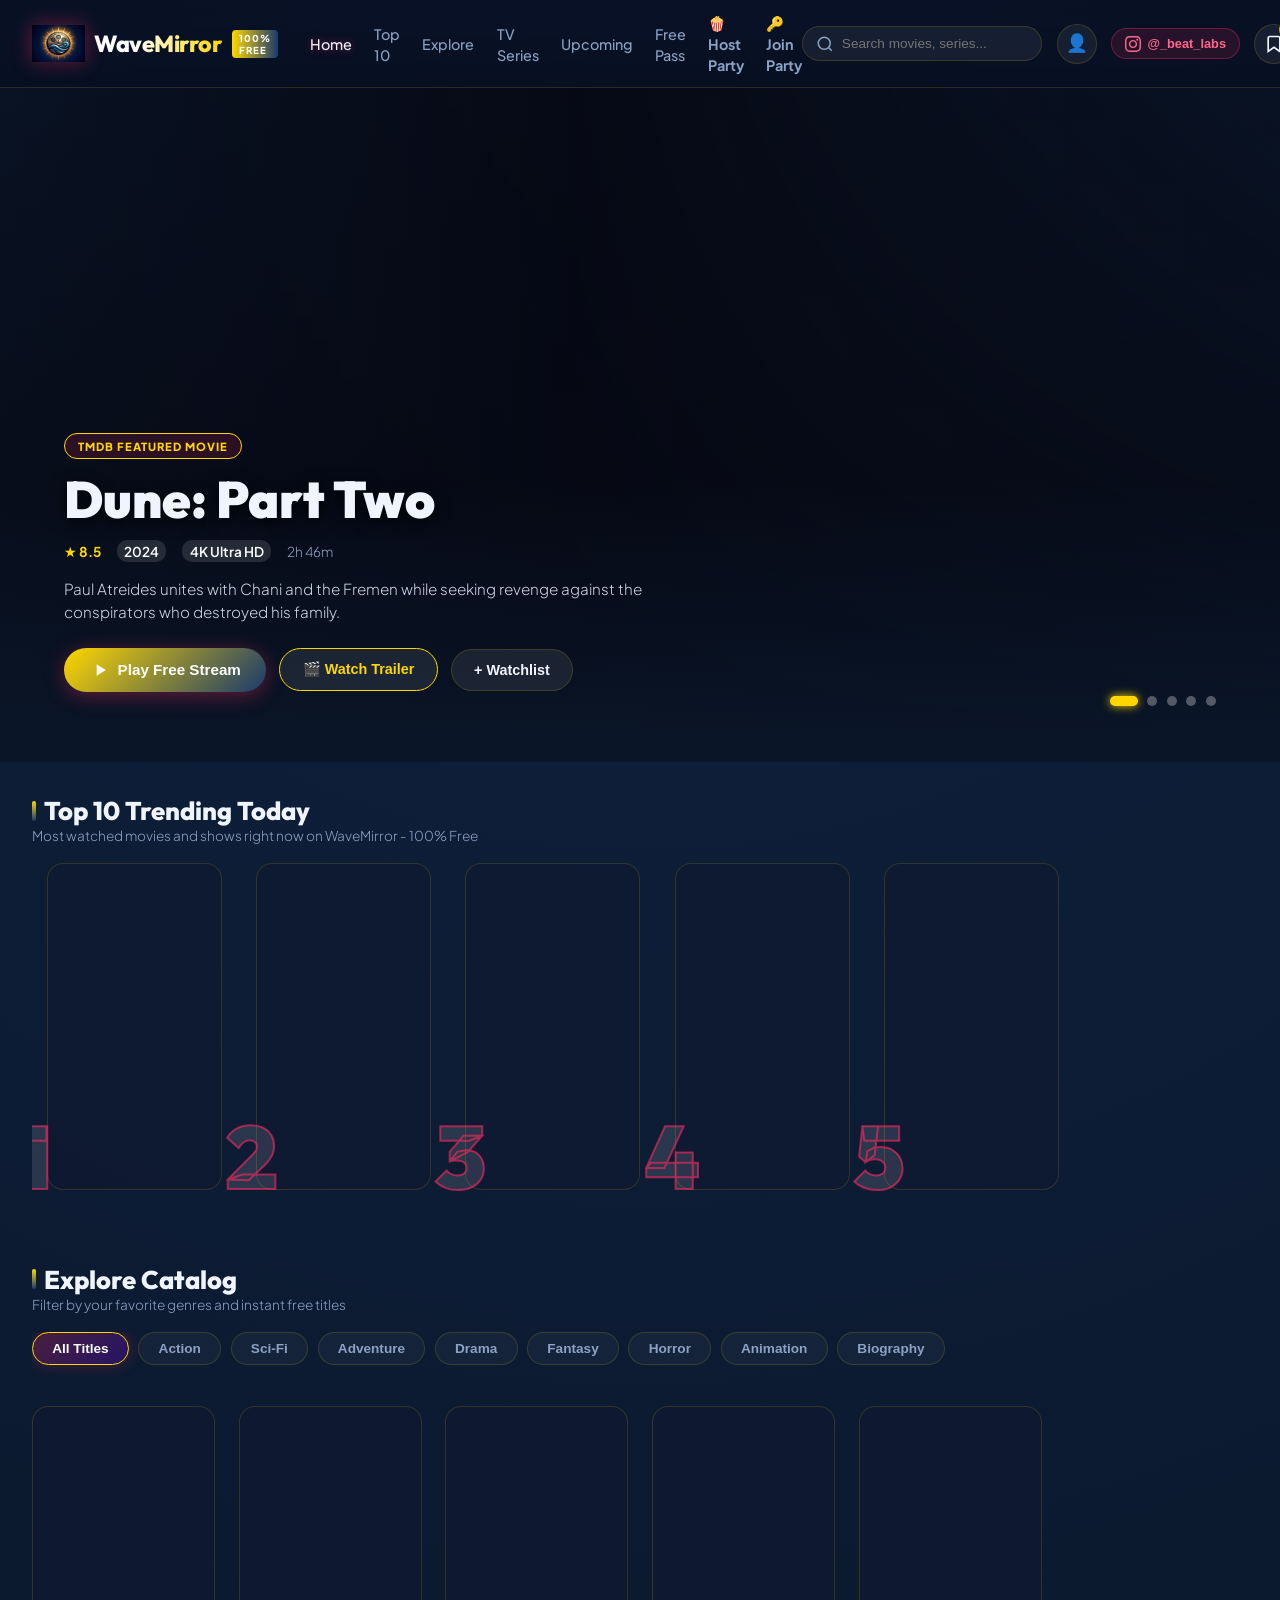
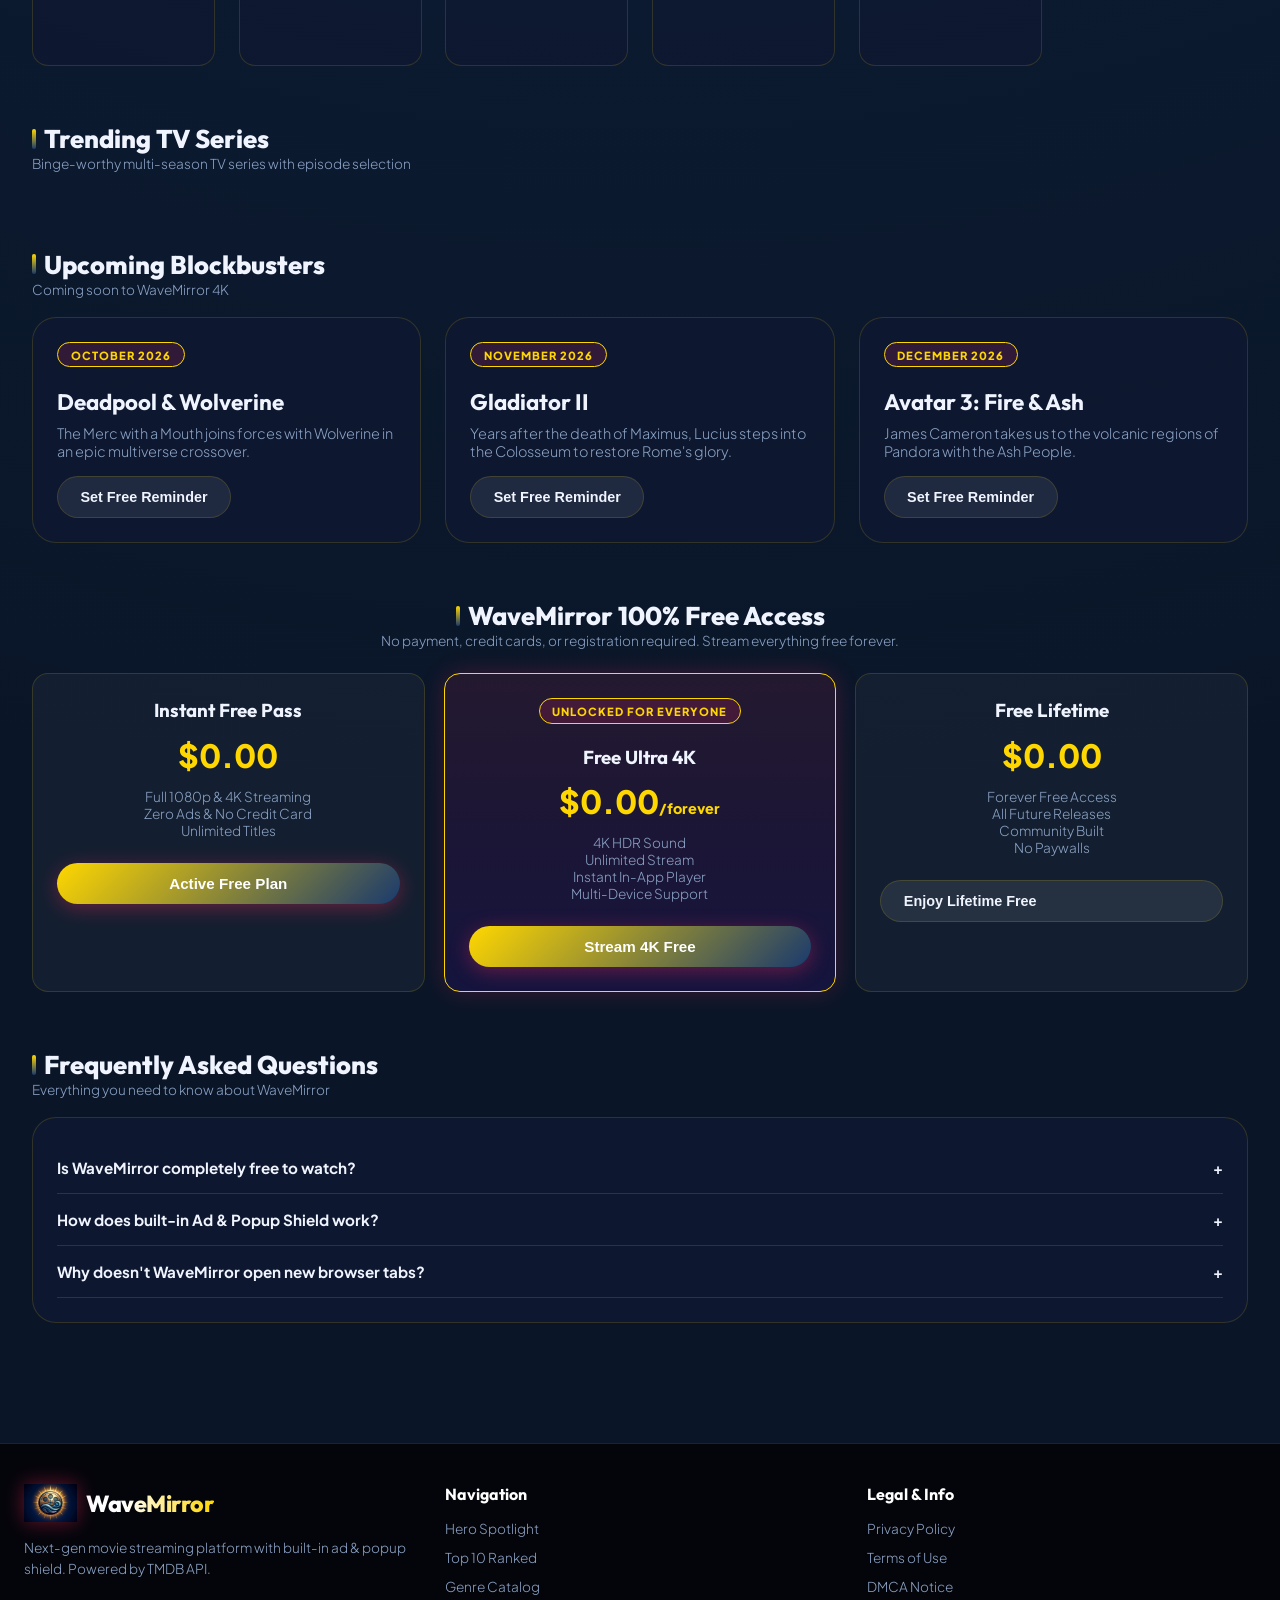
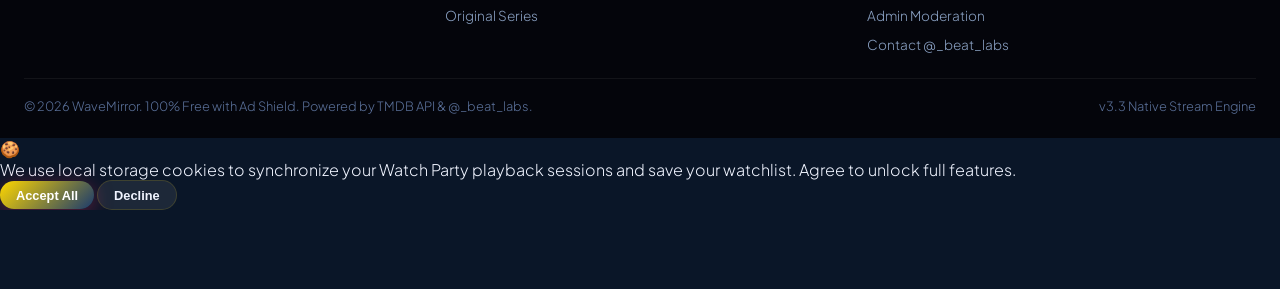
==== index.html @ 1576aad8 "added watch party and stuff" ====
<!DOCTYPE html>
<html lang="en">
<head>
    <meta charset="UTF-8">
    <meta name="viewport" content="width=device-width, initial-scale=1.0">
    <title>WaveMirror | Free Cinema & Series Streaming</title>
    <meta name="description" content="WaveMirror - Stream top trending movies, 4K HDR series, original blockbusters, and live trailers 100% free with built-in popup & ad shield. Powered by TMDB API.">
    <link rel="stylesheet" href="styles.css">
</head>
<body>
    <!-- Global Loader -->
    <div id="global-loader">
        <div class="loader-spinner"></div>
        <p style="font-size: 0.9rem; font-weight: 600; color: var(--primary-neon); letter-spacing: 1px;">LOADING WAVEMIRROR...</p>
    </div>

    <!-- Navigation Bar -->
    <header class="navbar" id="navbar">
        <div class="nav-left">
            <a class="brand-logo" onclick="scrollToSection('hero')">
                <img src="9dff5f12-e1c4-4575-81f4-5184844ca983.png" alt="WaveMirror Logo" class="brand-logo-img">
                <span class="brand-title">WaveMirror</span>
                <span class="brand-badge">100% FREE</span>
            </a>
            <ul class="nav-links">
                <li><a class="nav-link active" onclick="scrollToSection('hero')">Home</a></li>
                <li><a class="nav-link" onclick="scrollToSection('trending')">Top 10</a></li>
                <li><a class="nav-link" onclick="scrollToSection('explore')">Explore</a></li>
                <li><a class="nav-link" onclick="scrollToSection('series')">TV Series</a></li>
                <li><a class="nav-link" onclick="scrollToSection('upcoming')">Upcoming</a></li>
                <li><a class="nav-link" onclick="scrollToSection('free-pass')">Free Pass</a></li>
                <li><a class="nav-link" style="color: var(--primary-gold || #FFD700); font-weight: 700; cursor: pointer;" onclick="showWatchPartyCreateUI()">🍿 Host Party</a></li>
                <li><a class="nav-link" style="color: var(--primary-gold || #FFD700); font-weight: 700; cursor: pointer;" onclick="openJoinPartyModal()">🔑 Join Party</a></li>
            </ul>
        </div>

        <div class="nav-right">
            <!-- In-App Predictive Search Bar -->
            <div class="search-wrapper">
                <svg class="search-icon" width="18" height="18" viewBox="0 0 24 24" fill="none" stroke="currentColor" stroke-width="2"><circle cx="11" cy="11" r="8"/><line x1="21" y1="21" x2="16.65" y2="16.65"/></svg>
                <input type="text" id="searchInput" class="search-input" placeholder="Search movies, series..." onkeyup="handleSearch(event)">
            </div>

            <!-- Profile Edit button -->
            <button class="btn-icon" onclick="openProfileModal()" title="Edit My Watch Party Profile" style="color: var(--primary-gold || #FFD700); font-size: 1.1rem; cursor: pointer;">
                👤
            </button>

            <!-- In-App Instagram Profile Modal Toggle -->
            <button class="social-pill" onclick="openSocialModal()">
                <svg width="16" height="16" viewBox="0 0 24 24" fill="currentColor"><path d="M12 2.163c3.204 0 3.584.012 4.85.07 3.252.148 4.771 1.691 4.919 4.919.058 1.265.069 1.645.069 4.849 0 3.205-.012 3.584-.069 4.849-.149 3.225-1.664 4.771-4.919 4.919-1.266.058-1.644.07-4.85.07-3.204 0-3.584-.012-4.849-.07-3.26-.149-4.771-1.699-4.919-4.92-.058-1.265-.07-1.644-.07-4.849 0-3.204.013-3.583.07-4.849.149-3.227 1.664-4.771 4.919-4.919 1.266-.057 1.645-.069 4.849-.069zm0-2.163c-3.259 0-3.667.014-4.947.072-4.358.2-6.78 2.618-6.98 6.98-.059 1.281-.073 1.689-.073 4.948 0 3.259.014 3.668.072 4.948.2 4.358 2.618 6.78 6.98 6.98 1.281.058 1.689.072 4.948.072 3.259 0 3.668-.014 4.948-.072 4.354-.2 6.782-2.618 6.979-6.98.059-1.28.073-1.689.073-4.948 0-3.259-.014-3.667-.072-4.947-.196-4.354-2.617-6.78-6.979-6.98-1.281-.059-1.69-.073-4.949-.073zm0 5.838c-3.403 0-6.162 2.759-6.162 6.162s2.759 6.163 6.162 6.163 6.162-2.759 6.162-6.163c0-3.403-2.759-6.162-6.162-6.162zm0 10.162c-2.209 0-4-1.79-4-4 0-2.209 1.791-4 4-4s4 1.791 4 4c0 2.21-1.791 4-4 4zm6.406-11.845c-.796 0-1.441.645-1.441 1.44s.645 1.44 1.441 1.44c.795 0 1.439-.645 1.439-1.44s-.644-1.44-1.439-1.44z"/></svg>
                <span>@_beat_labs</span>
            </button>

            <!-- Watchlist Drawer Button -->
            <button class="btn-icon" onclick="toggleWatchlistDrawer()" title="Saved Watchlist">
                <svg width="20" height="20" viewBox="0 0 24 24" fill="none" stroke="currentColor" stroke-width="2"><path d="M19 21l-7-5-7 5V5a2 2 0 0 1 2-2h10a2 2 0 0 1 2 2z"/></svg>
                <span class="badge-count" id="watchlistCount">0</span>
            </button>

            <!-- System Settings Button -->
            <button class="btn-icon" onclick="openAppSettingsModal()" title="System Settings" style="cursor: pointer; color: var(--text-muted);">
                ⚙️
            </button>
        </div>
    </header>

    <!-- Main Content Body -->
    <main>
        <div id="homeView">
            <!-- Hero Spotlight Slider Section -->
            <section class="hero-section" id="hero">
                <div class="hero-slider" id="heroSlider">
                    <!-- Dynamic Hero Slides Injected Here -->
                </div>
                <div class="hero-controls" id="heroDots">
                    <!-- Dots injected via JS -->
                </div>
            </section>

            <div class="main-container">
                <!-- Top 10 Trending Rail Section -->
                <section style="margin-bottom: 3.5rem;" id="trending">
                    <div class="section-header">
                        <div>
                            <h2 class="section-title">Top 10 Trending Today</h2>
                            <p class="section-subtitle">Most watched movies and shows right now on WaveMirror - 100% Free</p>
                        </div>
                    </div>
                    <div class="top10-grid" id="top10Grid">
                        <!-- Top 10 Cards Injected Here -->
                    </div>
                </section>

                <!-- Genre & Catalog Explorer Section -->
                <section id="explore" style="margin-bottom: 3.5rem;">
                    <div class="section-header">
                        <div>
                            <h2 class="section-title" id="exploreHeaderTitle">Explore Catalog</h2>
                            <p class="section-subtitle">Filter by your favorite genres and instant free titles</p>
                        </div>
                    </div>

                    <!-- Genre Filter Chips -->
                    <div class="genre-bar" id="genreChips">
                        <button class="genre-chip active" onclick="filterGenre('All')">All Titles</button>
                        <button class="genre-chip" onclick="filterGenre('Action')">Action</button>
                        <button class="genre-chip" onclick="filterGenre('Sci-Fi')">Sci-Fi</button>
                        <button class="genre-chip" onclick="filterGenre('Adventure')">Adventure</button>
                        <button class="genre-chip" onclick="filterGenre('Drama')">Drama</button>
                        <button class="genre-chip" onclick="filterGenre('Fantasy')">Fantasy</button>
                        <button class="genre-chip" onclick="filterGenre('Horror')">Horror</button>
                        <button class="genre-chip" onclick="filterGenre('Animation')">Animation</button>
                        <button class="genre-chip" onclick="filterGenre('Biography')">Biography</button>
                    </div>

                    <!-- Movie Grid Container -->
                    <div class="movie-grid" id="movieGrid">
                        <!-- Movie Cards Injected Here -->
                    </div>
                </section>

                <!-- TV Shows & Series Section -->
                <section id="series" style="margin-bottom: 3.5rem;">
                    <div class="section-header">
                        <div>
                            <h2 class="section-title">Trending TV Series</h2>
                            <p class="section-subtitle">Binge-worthy multi-season TV series with episode selection</p>
                        </div>
                    </div>
                    <div class="movie-grid" id="seriesGrid">
                        <!-- Series Cards Injected Here -->
                    </div>
                </section>

                <!-- Upcoming Release Calendar Section -->
                <section id="upcoming" style="margin-bottom: 3.5rem;">
                    <div class="section-header">
                        <div>
                            <h2 class="section-title">Upcoming Blockbusters</h2>
                            <p class="section-subtitle">Coming soon to WaveMirror 4K</p>
                        </div>
                    </div>
                    <div class="info-section-grid">
                        <div class="glass-box">
                            <span class="hero-tag">OCTOBER 2026</span>
                            <h3 style="font-family: var(--font-heading); font-size: 1.4rem; margin: 0.5rem 0;">Deadpool & Wolverine</h3>
                            <p style="color: var(--text-muted); font-size: 0.9rem; margin-bottom: 1rem;">The Merc with a Mouth joins forces with Wolverine in an epic multiverse crossover.</p>
                            <button class="btn-secondary" onclick="showToast('Free Reminder set for Deadpool & Wolverine release!')">Set Free Reminder</button>
                        </div>
                        <div class="glass-box">
                            <span class="hero-tag">NOVEMBER 2026</span>
                            <h3 style="font-family: var(--font-heading); font-size: 1.4rem; margin: 0.5rem 0;">Gladiator II</h3>
                            <p style="color: var(--text-muted); font-size: 0.9rem; margin-bottom: 1rem;">Years after the death of Maximus, Lucius steps into the Colosseum to restore Rome's glory.</p>
                            <button class="btn-secondary" onclick="showToast('Free Reminder set for Gladiator II release!')">Set Free Reminder</button>
                        </div>
                        <div class="glass-box">
                            <span class="hero-tag">DECEMBER 2026</span>
                            <h3 style="font-family: var(--font-heading); font-size: 1.4rem; margin: 0.5rem 0;">Avatar 3: Fire & Ash</h3>
                            <p style="color: var(--text-muted); font-size: 0.9rem; margin-bottom: 1rem;">James Cameron takes us to the volcanic regions of Pandora with the Ash People.</p>
                            <button class="btn-secondary" onclick="showToast('Free Reminder set for Avatar 3 release!')">Set Free Reminder</button>
                        </div>
                    </div>
                </section>

                <!-- 100% Free Pass Section -->
                <section id="free-pass" style="margin-bottom: 3.5rem;">
                    <div class="section-header" style="text-align: center; display: block;">
                        <h2 class="section-title" style="justify-content: center;">WaveMirror 100% Free Access</h2>
                        <p class="section-subtitle">No payment, credit cards, or registration required. Stream everything free forever.</p>
                    </div>
                    <div class="vip-grid">
                        <div class="vip-card">
                            <h3 style="font-family: var(--font-heading);">Instant Free Pass</h3>
                            <div class="price-tag">$0.00</div>
                            <p style="color: var(--text-muted); font-size: 0.85rem; margin-bottom: 1.5rem;">Full 1080p & 4K Streaming<br>Zero Ads & No Credit Card<br>Unlimited Titles</p>
                            <button class="btn-primary" style="width: 100%; justify-content: center;" onclick="showToast('Instant Free Pass Active!')">Active Free Plan</button>
                        </div>
                        <div class="vip-card featured">
                            <span class="hero-tag">UNLOCKED FOR EVERYONE</span>
                            <h3 style="font-family: var(--font-heading); margin-top: 0.5rem;">Free Ultra 4K</h3>
                            <div class="price-tag">$0.00<span style="font-size: 0.9rem;">/forever</span></div>
                            <p style="color: var(--text-muted); font-size: 0.85rem; margin-bottom: 1.5rem;">4K HDR Sound<br>Unlimited Stream<br>Instant In-App Player<br>Multi-Device Support</p>
                            <button class="btn-primary" style="width: 100%; justify-content: center;" onclick="showToast('Free 4K Ultra Stream Mode Enabled!')">Stream 4K Free</button>
                        </div>
                        <div class="vip-card">
                            <h3 style="font-family: var(--font-heading);">Free Lifetime</h3>
                            <div class="price-tag">$0.00</div>
                            <p style="color: var(--text-muted); font-size: 0.85rem; margin-bottom: 1.5rem;">Forever Free Access<br>All Future Releases<br>Community Built<br>No Paywalls</p>
                            <button class="btn-secondary" style="width: 100%;" onclick="showToast('Free Lifetime Access Active!')">Enjoy Lifetime Free</button>
                        </div>
                    </div>
                </section>

                <!-- FAQ Section -->
                <section style="margin-bottom: 3.5rem;">
                    <div class="section-header">
                        <div>
                            <h2 class="section-title">Frequently Asked Questions</h2>
                            <p class="section-subtitle">Everything you need to know about WaveMirror</p>
                        </div>
                    </div>
                    <div class="glass-box">
                        <div class="faq-item" onclick="toggleFaq(this)">
                            <div class="faq-question"><span>Is WaveMirror completely free to watch?</span> <span>+</span></div>
                            <div class="faq-answer">Yes! WaveMirror is 100% free with no paid subscriptions, credit cards, or accounts required.</div>
                        </div>
                        <div class="faq-item" onclick="toggleFaq(this)">
                            <div class="faq-question"><span>How does built-in Ad & Popup Shield work?</span> <span>+</span></div>
                            <div class="faq-answer">WaveMirror actively intercepts window popups and auto-refocuses your stream. If an ad overlay appears inside a video server, click 'Clear Ad Overlay' to reset it instantly without stopping your movie!</div>
                        </div>
                        <div class="faq-item" onclick="toggleFaq(this)">
                            <div class="faq-question"><span>Why doesn't WaveMirror open new browser tabs?</span> <span>+</span></div>
                            <div class="faq-answer">We redesigned the entire playback experience to run inside custom in-app video modals and tabbed server players, ensuring seamless, clutter-free streaming.</div>
                        </div>
                    </div>
                </section>
            </div>
        </div> <!-- End of homeView -->

        <!-- Dedicated Watch Party View Page -->
        <div id="partyView" class="hidden" style="display: none; padding-top: 80px; width: 100%;">
            <div class="party-container">
                <!-- Left: Cinematic Theater View & Inline Media Catalog -->
                <div class="party-theater-section">
                    <div class="party-header-bar">
                        <div class="party-title-area">
                            <span class="live-indicator">● LIVE WATCH PARTY</span>
                            <h2 id="partyMediaTitle">No Video Selected</h2>
                        </div>
                        <div class="party-code-area">
                            <span class="room-code-label">Room Code:</span>
                            <span class="room-code-value" id="partyRoomCode">----</span>
                            <button class="btn-secondary" style="padding: 0.35rem 0.8rem; font-size: 0.8rem; border-color: var(--primary-gold); color: var(--primary-gold);" onclick="openSharePartyModal()">
                                🔗 Share Link
                            </button>
                        </div>
                    </div>
                    
                    <!-- Player Box -->
                    <div class="party-player-wrapper">
                        <!-- Shield Header bar for ad-clearing inside Watch Party -->
                        <div class="shield-bar" style="display: flex; align-items: center; justify-content: space-between; padding: 0.6rem 1.2rem; background: rgba(255, 215, 0, 0.08); border-bottom: 1px solid var(--border-glass); border-radius: var(--radius-sm) var(--radius-sm) 0 0;">
                            <div style="display: flex; align-items: center; gap: 0.5rem; font-size: 0.8rem; color: #FFD700; font-weight: 700;">
                                <svg width="16" height="16" viewBox="0 0 24 24" fill="none" stroke="currentColor" stroke-width="2"><path d="M12 22s8-4 8-10V5l-8-3-8 3v7c0 6 8 10 8 10z"/></svg>
                                <span>🛡️ Watch Party Shield Active</span>
                            </div>
                            <div style="display: flex; gap: 0.5rem;">
                                <button class="btn-secondary" style="padding: 0.35rem 0.75rem; font-size: 0.75rem; border-color: #FFD700; background: rgba(0,0,0,0.5);" onclick="closePartyAdOverlay()">
                                    ⚡ Clear Ads / Refresh
                                </button>
                                <button class="btn-primary" style="padding: 0.35rem 0.75rem; font-size: 0.75rem; font-weight:700;" onclick="syncWithHost()">
                                    🔄 Sync With Host
                                </button>
                            </div>
                        </div>
                        <iframe class="party-iframe" id="partyIframe" allow="accelerometer; autoplay; clipboard-write; encrypted-media; gyroscope; picture-in-picture; web-share" allowfullscreen></iframe>
                        <video class="party-video hidden" id="partyVideo" controls style="display: none; width: 100%; height: calc(100% - 40px); background: #000; border: none;"></video>
                    </div>
                    
                    <!-- TV Series Selectors for Party -->
                    <div id="partyTvControls" class="tv-controls-bar hidden" style="display: none; gap: 1rem; align-items: center; margin-top: 1rem; background: rgba(255, 255, 255, 0.05); padding: 0.8rem; border-radius: var(--radius-sm); border: 1px solid var(--border-glass); flex-wrap: wrap;">
                        <div style="display: flex; align-items: center; gap: 0.5rem;">
                            <label style="font-size: 0.85rem; font-weight: 700; color: #FFD700;">Season:</label>
                            <select id="partySeasonSelect" onchange="updatePartyTvStream(true)" class="select-dropdown"></select>
                        </div>
                        <div style="display: flex; align-items: center; gap: 0.5rem;">
                            <label style="font-size: 0.85rem; font-weight: 700; color: #FFD700;">Episode:</label>
                            <select id="partyEpisodeSelect" onchange="updatePartyTvStream(true)" class="select-dropdown"></select>
                        </div>
                    </div>
                    
                    <!-- Server select under player -->
                    <div class="party-server-bar" style="margin-top: 1rem; display: flex; justify-content: space-between; align-items: center; flex-wrap: wrap; gap: 1rem;">
                        <div class="server-switcher" id="partyServerSwitcher">
                            <button class="server-btn active" onclick="loadPartyServer(1, this, true)">Server 1 (vidsrc.pm)</button>
                            <button class="server-btn" onclick="loadPartyServer(2, this, true)">Server 2 (vidsrc.xyz)</button>
                            <button class="server-btn" onclick="loadPartyServer(3, this, true)">Server 3 (vidsrc.to)</button>
                            <button class="server-btn" onclick="loadPartyServer(4, this, true)">Server 4 (autoembed)</button>
                            <button class="server-btn" onclick="loadPartyServer(5, this, true)">⚡ Custom URL (HTML5 Sync)</button>
                        </div>
                        <div style="display: flex; gap: 0.6rem; align-items: center;">
                            <button class="btn-primary" id="partyWatchlistBtn" onclick="togglePartyWatchlist()" style="padding: 0.35rem 0.8rem; font-size: 0.8rem; font-weight: 500;">+ Save to Watchlist</button>
                            <span id="partyMediaMeta" style="font-size: 0.85rem; color: var(--text-muted);">---</span>
                        </div>
                    </div>
                    
                    <!-- Custom Link Loader Panel -->
                    <div id="partyCustomUrlPanel" class="hidden" style="display: none; gap: 1rem; align-items: center; margin-top: 1rem; background: rgba(255, 255, 255, 0.05); padding: 0.8rem; border-radius: var(--radius-sm); border: 1px solid var(--border-glass);">
                        <input type="text" id="partyCustomUrlInput" placeholder="Paste direct video URL (.mp4, .m3u8, etc.)" style="flex: 1; padding: 0.55rem 1rem; background: rgba(0,0,0,0.3); border: 1px solid var(--border-glass); border-radius: var(--radius-sm); color: #fff; font-size: 0.85rem; outline: none;">
                        <button class="btn-primary" style="padding: 0.55rem 1rem; font-size: 0.85rem;" onclick="loadCustomVideoUrl(true)">Load Link</button>
                    </div>
                    
                    <!-- Interactive Inline Catalog Browser -->
                    <div class="party-catalog-browser">
                        <div class="section-header" style="margin-top: 2.5rem; margin-bottom: 1rem;">
                            <div>
                                <h3 class="section-title" style="font-size: 1.3rem;">Browse & Change Media</h3>
                                <p class="section-subtitle">Select any title below to update the stream for the whole party</p>
                            </div>
                        </div>
                        
                        <!-- Search and Filter inside Party -->
                        <div style="display: flex; gap: 1rem; margin-bottom: 1.5rem; flex-wrap: wrap; width: 100%;">
                            <input type="text" id="partySearchInput" placeholder="🔍 Search movies, series, anime..." onkeyup="handlePartySearch(event)" style="flex: 1; min-width: 250px; padding: 0.55rem 1rem; background: rgba(255,255,255,0.06); border: 1px solid var(--border-glass); border-radius: var(--radius-full); color: #fff; font-size: 0.85rem; outline: none;">
                            <div style="display: flex; gap: 0.5rem; overflow-x: auto; scrollbar-width: none;">
                                <button class="genre-chip active" id="party-genre-all" onclick="filterPartyGenre('All')">All</button>
                                <button class="genre-chip" onclick="filterPartyGenre('Action')">Action</button>
                                <button class="genre-chip" onclick="filterPartyGenre('Sci-Fi')">Sci-Fi</button>
                                <button class="genre-chip" onclick="filterPartyGenre('Adventure')">Adventure</button>
                                <button class="genre-chip" onclick="filterPartyGenre('Drama')">Drama</button>
                                <button class="genre-chip" onclick="filterPartyGenre('Horror')">Horror</button>
                                <button class="genre-chip" onclick="filterPartyGenre('Animation')">Anime & Animation</button>
                            </div>
                        </div>
                        
                        <!-- Inline Grid -->
                        <div class="movie-grid" id="partyMovieGrid" style="grid-template-columns: repeat(auto-fill, minmax(130px, 1fr)); gap: 1rem; margin-bottom: 1rem;">
                            <!-- Dynamically loaded catalog cards -->
                        </div>
                    </div>
                </div>
                
                <!-- Right: Social Sidebar -->
                <div class="party-sidebar-section">
                    <!-- Participant Profiles -->
                    <div class="party-card-box">
                        <div style="display: flex; justify-content: space-between; align-items: center; margin-bottom: 0.8rem; border-bottom: 1px solid var(--border-glass); padding-bottom: 0.5rem;">
                            <h4 style="font-family: var(--font-heading); font-size: 0.95rem; color: #fff; display: flex; align-items: center; gap: 0.4rem;">
                                👥 Party Members (<span id="partyCount">1</span>)
                            </h4>
                            <button class="btn-secondary" style="padding: 0.2rem 0.5rem; font-size: 0.75rem; border-color: var(--primary-gold || #FFD700); color: var(--primary-gold || #FFD700);" onclick="openProfileModal()">
                                Edit Profile
                            </button>
                        </div>
                        <div id="partyMemberList" class="member-list-container">
                            <!-- User lists -->
                        </div>
                    </div>
                    
                    <!-- Voice Chat Controls -->
                    <div class="party-card-box">
                        <div style="display: flex; justify-content: space-between; align-items: center; margin-bottom: 0.5rem;">
                            <h4 style="font-family: var(--font-heading); font-size: 0.95rem; color: #fff;">🎙️ Voice Chat</h4>
                            <span class="voice-status-badge" id="voiceStatusBadge">Disabled</span>
                        </div>
                        <div class="voice-controls-row">
                            <button class="btn-primary" id="btn-toggle-voice" onclick="toggleVoiceChat()" style="flex: 1; justify-content: center; font-size: 0.85rem; padding: 0.5rem 1rem;">
                                Join Voice Chat
                            </button>
                            <button class="btn-secondary" id="btn-mute-mic" onclick="toggleMicMute()" disabled style="padding: 0.5rem; border-radius: 50%; width: 36px; height: 36px; display: flex; align-items: center; justify-content: center; font-size: 1rem;">
                                🎤
                            </button>
                        </div>
                    </div>

                    <!-- Party Settings (Theme & Permissions) -->
                    <div class="party-card-box">
                        <div style="display: flex; justify-content: space-between; align-items: center; margin-bottom: 0.8rem; border-bottom: 1px solid rgba(255, 255, 255, 0.05); padding-bottom: 0.5rem;">
                            <h4 style="font-family: var(--font-heading); font-size: 0.95rem; color: #fff;">⚙️ Settings</h4>
                        </div>
                        <!-- Background Themes -->
                        <div style="margin-bottom: 0.8rem;">
                            <label style="font-size: 0.75rem; color: var(--text-muted); display: block; margin-bottom: 0.4rem;">Theme Background</label>
                            <div style="display: flex; gap: 0.6rem;">
                                <button class="theme-opt active" style="background-color: #0a1628; border: 1px solid rgba(255,255,255,0.2); width: 22px; height: 22px; border-radius: 50%; cursor: pointer;" onclick="changeThemeBg('#0a1628', '#0f2240')"></button>
                                <button class="theme-opt" style="background-color: #0c0714; border: 1px solid rgba(255,255,255,0.2); width: 22px; height: 22px; border-radius: 50%; cursor: pointer;" onclick="changeThemeBg('#0c0714', '#190a2c')"></button>
                                <button class="theme-opt" style="background-color: #050505; border: 1px solid rgba(255,255,255,0.2); width: 22px; height: 22px; border-radius: 50%; cursor: pointer;" onclick="changeThemeBg('#050505', '#161616')"></button>
                                <button class="theme-opt" style="background-color: #05120a; border: 1px solid rgba(255,255,255,0.2); width: 22px; height: 22px; border-radius: 50%; cursor: pointer;" onclick="changeThemeBg('#05120a', '#0b2615')"></button>
                            </div>
                        </div>
                        <!-- Host Controls (visible to all but disabled/checked based on status) -->
                        <div id="hostControlsPanel">
                            <label style="display: flex; align-items: center; gap: 0.5rem; font-size: 0.75rem; color: var(--text-muted); cursor: pointer;">
                                <input type="checkbox" id="allowGuestControls" onchange="toggleGuestControlsPermission(this.checked)" style="cursor: pointer;">
                                Allow guests to control stream
                            </label>
                        </div>
                    </div>
                    
                    <!-- Text Chat -->
                    <div class="party-chat-box">
                        <div class="chat-messages-area" id="partyChatMessages">
                            <!-- Messages -->
                            <div class="chat-system-message">Welcome to WaveMirror Watch Party! Share your room code to start streaming together.</div>
                        </div>
                        <form class="chat-input-row" onsubmit="sendPartyChatMessage(event)">
                            <input type="text" id="partyChatInput" placeholder="Type a message..." required autocomplete="off">
                            <button type="submit" class="btn-primary" style="padding: 0.5rem 1rem; font-size: 0.85rem; border-radius: var(--radius-sm);">Send</button>
                        </form>
                    </div>
                    
                    <!-- Action buttons -->
                    <button class="btn-secondary" style="width: 100%; border-color: var(--accent-red || #ff3366); color: var(--accent-red || #ff3366); justify-content: center; font-weight: 700; margin-top: 1rem;" onclick="leaveWatchParty()">
                        ❌ Exit Watch Party
                    </button>
                </div>
            </div>
        </div>
    </main>

    <!-- In-App Streaming Player & Movie Details Modal (UNRESTRICTED IFRAME STREAM ENGINE) -->
    <div class="modal-backdrop" id="playerModal">
        <div class="modal-box">
            <button class="modal-close-btn" onclick="closePlayerModal()">&times;</button>

            <!-- Built-in Ad & Popup Shield Header Bar -->
            <div class="shield-bar" style="display: flex; align-items: center; justify-content: space-between; padding: 0.6rem 1.2rem; background: rgba(255, 42, 95, 0.08); border-bottom: 1px solid var(--border-glass); flex-wrap: wrap; gap: 0.5rem;">
                <div style="display: flex; align-items: center; gap: 0.5rem; font-size: 0.8rem; color: var(--primary-neon); font-weight: 700;">
                    <svg width="16" height="16" viewBox="0 0 24 24" fill="none" stroke="currentColor" stroke-width="2"><path d="M12 22s8-4 8-10V5l-8-3-8 3v7c0 6 8 10 8 10z"/></svg>
                    <span id="shieldStatus">🛡️ Popup Shield Active (External Popups Intercepted)</span>
                </div>
                <button class="btn-secondary" style="padding: 0.3rem 0.75rem; font-size: 0.75rem; border-color: var(--primary-neon);" onclick="closeAdOverlay()">
                    ⚡ Clear Ad Overlay / Refresh Stream
                </button>
            </div>

            <div class="player-wrapper" id="playerWrapper">
                <!-- Unrestricted iframe playback allowing vidsrc stream engine to load natively -->
                <iframe class="player-iframe" id="playerIframe" allow="accelerometer; autoplay; clipboard-write; encrypted-media; gyroscope; picture-in-picture; web-share" allowfullscreen></iframe>
            </div>

            <div class="modal-details">
                <!-- TV Series Controls (Season & Episode Selectors) -->
                <div id="tvControls" class="tv-controls-bar hidden" style="display: flex; gap: 1rem; align-items: center; margin-bottom: 1rem; background: rgba(255, 255, 255, 0.05); padding: 0.8rem; border-radius: var(--radius-sm); border: 1px solid var(--border-glass);">
                    <div style="display: flex; align-items: center; gap: 0.5rem;">
                        <label style="font-size: 0.85rem; font-weight: 700; color: var(--primary-neon);">Season:</label>
                        <select id="seasonSelect" onchange="updateTvStream()" class="select-dropdown"></select>
                    </div>
                    <div style="display: flex; align-items: center; gap: 0.5rem;">
                        <label style="font-size: 0.85rem; font-weight: 700; color: var(--primary-neon);">Episode:</label>
                        <select id="episodeSelect" onchange="updateTvStream()" class="select-dropdown"></select>
                    </div>
                </div>

                <div style="display: flex; align-items: center; justify-content: space-between; flex-wrap: wrap; gap: 0.8rem; margin-bottom: 1rem;">
                    <div class="server-switcher" id="serverSwitcher" style="margin-bottom: 0;">
                        <!-- Dynamic server buttons injected here -->
                    </div>
                    <span style="font-size: 0.75rem; color: var(--primary-neon); font-weight: 600;">▶ Tip: Switch servers if a stream buffers</span>
                </div>
                
                <div style="display: flex; justify-content: space-between; align-items: flex-start; gap: 1rem; flex-wrap: wrap; margin-bottom: 1rem;">
                    <div>
                        <h2 id="modalTitle" style="font-family: var(--font-heading); font-size: 2rem; font-weight: 800; color: #fff;">Movie Title</h2>
                        <div style="display: flex; gap: 1rem; color: var(--text-muted); font-size: 0.9rem; margin-top: 0.4rem;" id="modalMeta">
                            <span id="modalYear">2024</span>
                            <span id="modalRating" style="color: var(--accent-gold); font-weight: 700;">★ 8.5</span>
                            <span id="modalDuration">2h 46m</span>
                        </div>
                    </div>
                    <div style="display: flex; gap: 0.5rem; flex-wrap: wrap;">
                        <button class="btn-primary" id="modalWatchlistBtn" onclick="handleModalWatchlistToggle()">+ Add to Watchlist</button>
                        <button class="btn-secondary" id="modalWatchPartyBtn" onclick="startWatchPartyFromModal()" style="border-color: var(--primary-gold || #FFD700); color: var(--primary-gold || #FFD700); font-weight: 500;">🍿 Watch Party</button>
                    </div>
                </div>
                <p id="modalOverview" style="color: #cbd5e1; line-height: 1.6; margin-bottom: 1.5rem;">Movie synopsis...</p>
                <div style="display: flex; gap: 2rem; font-size: 0.9rem; color: var(--text-muted); flex-wrap: wrap;">
                    <div><strong>Director:</strong> <span id="modalDirector" style="color: #fff;">-</span></div>
                    <div><strong>Cast:</strong> <span id="modalCast" style="color: #fff;">-</span></div>
                    <div><strong>Genres:</strong> <span id="modalGenres" style="color: var(--primary-neon);">-</span></div>
                </div>
            </div>
        </div>
    </div>

    <!-- Join Party Modal -->
    <div class="modal-backdrop" id="joinPartyModal">
        <div class="modal-box" style="max-width: 400px; padding: 2rem;">
            <button class="modal-close-btn" onclick="closeJoinPartyModal()">&times;</button>
            <h2 style="font-family: var(--font-heading); font-size: 1.5rem; color: #fff; margin-bottom: 1.5rem; text-align: center;">Join Watch Party</h2>
            <div style="display: flex; flex-direction: column; gap: 1.2rem;">
                <div>
                    <label style="font-size: 0.85rem; color: var(--text-muted); display: block; margin-bottom: 0.4rem;">Room Code</label>
                    <input type="text" id="joinRoomCode" placeholder="Enter code (e.g. WAVE-ABCD)" style="width: 100%; padding: 0.6rem 1rem; background: rgba(0,0,0,0.3); border: 1px solid var(--border-glass); border-radius: var(--radius-sm); color: #fff; font-size: 0.95rem; outline: none; text-align: center; text-transform: uppercase;">
                </div>
                <button class="btn-primary" style="justify-content: center;" onclick="submitJoinParty()">Join Party</button>
            </div>
        </div>
    </div>

    <!-- Share Party Modal -->
    <div class="modal-backdrop" id="sharePartyModal">
        <div class="modal-box" style="max-width: 420px; padding: 2rem; text-align: center;">
            <button class="modal-close-btn" onclick="closeSharePartyModal()">&times;</button>
            <h2 style="font-family: var(--font-heading); font-size: 1.5rem; color: #fff; margin-bottom: 1rem;">Share Watch Party</h2>
            <p style="color: var(--text-muted); font-size: 0.85rem; margin-bottom: 1.5rem;">Send this link or room code to your friends to stream together in sync.</p>
            
            <div style="background: rgba(0,0,0,0.3); border: 1px solid var(--border-glass); padding: 0.8rem; border-radius: var(--radius-sm); margin-bottom: 1.5rem; display: flex; align-items: center; justify-content: space-between; gap: 0.5rem;">
                <span id="sharePartyUrlText" style="font-family: monospace; font-size: 0.85rem; color: #fff; text-overflow: ellipsis; overflow: hidden; white-space: nowrap; flex: 1; text-align: left;">url here...</span>
                <button class="btn-primary" style="padding: 0.4rem 0.8rem; font-size: 0.75rem;" onclick="copyShareModalUrl()">Copy</button>
            </div>
            
            <div style="display: flex; gap: 1rem; justify-content: center;">
                <a id="shareWaBtn" target="_blank" class="btn-secondary" style="border-color: #25D366; color: #25D366; font-size: 0.85rem; padding: 0.5rem 1rem; text-decoration: none; display: inline-flex; align-items: center;">WhatsApp</a>
                <a id="shareTwBtn" target="_blank" class="btn-secondary" style="border-color: #1DA1F2; color: #1DA1F2; font-size: 0.85rem; padding: 0.5rem 1rem; text-decoration: none; display: inline-flex; align-items: center;">Twitter / X</a>
            </div>
        </div>
    </div>

    <!-- Admin Moderation Panel Modal -->
    <div class="modal-backdrop" id="adminPanelModal">
        <div class="modal-box" style="max-width: 600px; padding: 2rem;">
            <button class="modal-close-btn" onclick="closeAdminPanel()">&times;</button>
            <h2 style="font-family: var(--font-heading); font-size: 1.5rem; color: #fff; margin-bottom: 1.5rem; text-align: center;">Admin Moderation Panel</h2>
            
            <!-- Login Section -->
            <div id="adminLoginSection" style="display: block; text-align: center;">
                <p style="color: var(--text-muted); font-size: 0.85rem; margin-bottom: 1rem;">Enter admin credentials to moderate user reviews.</p>
                <input type="password" id="adminPassInput" placeholder="Password" style="width: 100%; max-width: 300px; padding: 0.6rem 1rem; background: rgba(0,0,0,0.3); border: 1px solid var(--border-glass); border-radius: var(--radius-sm); color: #fff; font-size: 0.95rem; outline: none; margin-bottom: 1rem; text-align: center;">
                <div>
                    <button class="btn-primary" style="justify-content: center; display: inline-flex;" onclick="checkAdminPassword()">Login</button>
                </div>
            </div>
            
            <!-- Dashboard Section -->
            <div id="adminDashboardSection" style="display: none;">
                <h3 style="font-size: 1.1rem; color: #fff; margin-bottom: 1rem;">Pending Reviews Approval</h3>
                <div id="adminReviewsList" style="max-height: 400px; overflow-y: auto; padding-right: 0.5rem;">
                    <!-- Pending reviews populated by app.js -->
                </div>
            </div>
        </div>
    </div>

    <!-- In-App Social Instagram Preview Modal -->
    <div class="modal-backdrop" id="socialModal">
        <div class="modal-box" style="max-width: 480px; text-align: center; padding: 2.5rem;">
            <button class="modal-close-btn" onclick="closeSocialModal()">&times;</button>
            <div style="width: 80px; height: 80px; border-radius: 50%; background: linear-gradient(135deg, #f09433, #e6683c, #dc2743, #cc2366, #bc1888); display: flex; align-items: center; justify-content: center; margin: 0 auto 1.2rem; box-shadow: 0 0 25px rgba(220, 39, 67, 0.5);">
                <svg width="42" height="42" viewBox="0 0 24 24" fill="#fff"><path d="M12 2.163c3.204 0 3.584.012 4.85.07 3.252.148 4.771 1.691 4.919 4.919.058 1.265.069 1.645.069 4.849 0 3.205-.012 3.584-.069 4.849-.149 3.225-1.664 4.771-4.919 4.919-1.266.058-1.644.07-4.85.07-3.204 0-3.584-.012-4.849-.07-3.26-.149-4.771-1.699-4.919-4.92-.058-1.265-.07-1.644-.07-4.849 0-3.204.013-3.583.07-4.849.149-3.227 1.664-4.771 4.919-4.919 1.266-.057 1.645-.069 4.849-.069zm0-2.163c-3.259 0-3.667.014-4.947.072-4.358.2-6.78 2.618-6.98 6.98-.059 1.281-.073 1.689-.073 4.948 0 3.259.014 3.668.072 4.948.2 4.358 2.618 6.78 6.98 6.98 1.281.058 1.689.072 4.948.072 3.259 0 3.668-.014 4.948-.072 4.354-.2 6.782-2.618 6.979-6.98.059-1.28.073-1.689.073-4.948 0-3.259-.014-3.667-.072-4.947-.196-4.354-2.617-6.78-6.979-6.98-1.281-.059-1.69-.073-4.949-.073zm0 5.838c-3.403 0-6.162 2.759-6.162 6.162s2.759 6.163 6.162 6.163 6.162-2.759 6.162-6.163c0-3.403-2.759-6.162-6.162-6.162zm0 10.162c-2.209 0-4-1.79-4-4 0-2.209 1.791-4 4-4s4 1.791 4 4c0 2.21-1.791 4-4 4zm6.406-11.845c-.796 0-1.441.645-1.441 1.44s.645 1.44 1.441 1.44c.795 0 1.439-.645 1.439-1.44s-.644-1.44-1.439-1.44z"/></svg>
            </div>
            <h2 style="font-family: var(--font-heading); font-size: 1.6rem; color: #fff;">@_beat_labs</h2>
            <p style="color: var(--text-muted); font-size: 0.9rem; margin: 0.4rem 0 1.5rem;">Official WaveMirror Creator & Audio Tech Labs</p>
            <div style="display: flex; justify-content: center; gap: 1rem; margin-bottom: 1.5rem;">
                <div style="background: rgba(255, 255, 255, 0.06); padding: 0.8rem 1.2rem; border-radius: var(--radius-sm);">
                    <div style="font-weight: 800; font-size: 1.2rem; color: var(--primary-neon);">148K</div>
                    <div style="font-size: 0.75rem; color: var(--text-muted);">FOLLOWERS</div>
                </div>
                <div style="background: rgba(255, 255, 255, 0.06); padding: 0.8rem 1.2rem; border-radius: var(--radius-sm);">
                    <div style="font-weight: 800; font-size: 1.2rem; color: var(--primary-violet);">940+</div>
                    <div style="font-size: 0.75rem; color: var(--text-muted);">RELEASE LABS</div>
                </div>
            </div>
            <button class="btn-primary" style="width: 100%; justify-content: center;" onclick="copyInstagramHandle()">Copy Handle @_beat_labs</button>
        </div>
    </div>

    <!-- Profile Customizer Modal -->
    <div class="modal-backdrop" id="profileModal">
        <div class="modal-box" style="max-width: 450px; padding: 2rem;">
            <button class="modal-close-btn" onclick="closeProfileModal()">&times;</button>
            <h2 style="font-family: var(--font-heading); font-size: 1.5rem; color: #fff; margin-bottom: 1.5rem; text-align: center;">Customize Profile</h2>
            <div style="display: flex; flex-direction: column; gap: 1.2rem;">
                <div>
                    <label style="font-size: 0.85rem; color: var(--text-muted); display: block; margin-bottom: 0.4rem;">Username</label>
                    <input type="text" id="profileUsername" placeholder="Enter screen name" style="width: 100%; padding: 0.6rem 1rem; background: rgba(0,0,0,0.3); border: 1px solid var(--border-glass); border-radius: var(--radius-sm); color: #fff; font-size: 0.95rem; outline: none;">
                </div>
                <div>
                    <label style="font-size: 0.85rem; color: var(--text-muted); display: block; margin-bottom: 0.4rem;">Avatar Emoji</label>
                    <div id="emojiGrid" style="display: grid; grid-template-columns: repeat(6, 1fr); gap: 0.5rem;">
                        <button class="emoji-opt active" onclick="selectAvatarEmoji('🍿')">🍿</button>
                        <button class="emoji-opt" onclick="selectAvatarEmoji('🎬')">🎬</button>
                        <button class="emoji-opt" onclick="selectAvatarEmoji('🦊')">🦊</button>
                        <button class="emoji-opt" onclick="selectAvatarEmoji('🚀')">🚀</button>
                        <button class="emoji-opt" onclick="selectAvatarEmoji('👾')">👾</button>
                        <button class="emoji-opt" onclick="selectAvatarEmoji('👻')">👻</button>
                        <button class="emoji-opt" onclick="selectAvatarEmoji('🐱')">🐱</button>
                        <button class="emoji-opt" onclick="selectAvatarEmoji('🦁')">🦁</button>
                        <button class="emoji-opt" onclick="selectAvatarEmoji('🐼')">🐼</button>
                        <button class="emoji-opt" onclick="selectAvatarEmoji('🦖')">🦖</button>
                        <button class="emoji-opt" onclick="selectAvatarEmoji('🔥')">🔥</button>
                        <button class="emoji-opt" onclick="selectAvatarEmoji('🍕')">🍕</button>
                    </div>
                </div>
                <div>
                    <label style="font-size: 0.85rem; color: var(--text-muted); display: block; margin-bottom: 0.4rem;">Profile Color</label>
                    <div id="colorGrid" style="display: flex; gap: 0.8rem; justify-content: center;">
                        <button class="color-opt active" style="background-color: #FFD700;" onclick="selectProfileColor('#FFD700')"></button>
                        <button class="color-opt" style="background-color: #ff3366;" onclick="selectProfileColor('#ff3366')"></button>
                        <button class="color-opt" style="background-color: #00e676;" onclick="selectProfileColor('#00e676')"></button>
                        <button class="color-opt" style="background-color: #00b0ff;" onclick="selectProfileColor('#00b0ff')"></button>
                        <button class="color-opt" style="background-color: #d500f9;" onclick="selectProfileColor('#d500f9')"></button>
                        <button class="color-opt" style="background-color: #ff9100;" onclick="selectProfileColor('#ff9100')"></button>
                    </div>
                </div>
                <button class="btn-primary" style="justify-content: center; margin-top: 0.5rem;" onclick="saveUserProfile()">Save Profile</button>
            </div>
        </div>
    </div>

    <!-- Watchlist Side Drawer -->
    <div class="drawer-backdrop" id="drawerBackdrop" onclick="closeWatchlistDrawer()">
        <div class="drawer-panel" onclick="event.stopPropagation()">
            <div class="drawer-header">
                <span class="drawer-title">My Watchlist</span>
                <button class="modal-close-btn" style="position: static; width: 32px; height: 32px; font-size: 1rem;" onclick="closeWatchlistDrawer()">&times;</button>
            </div>
            <div class="drawer-content" id="watchlistContent">
                <!-- Saved watchlist items injected here -->
            </div>
        </div>
    </div>

    <!-- Notification Toast Container -->
    <div class="toast-container" id="toastContainer"></div>

    <!-- Footer -->
    <footer class="footer">
        <div class="footer-container">
            <div class="footer-col">
                <div class="brand-logo" style="margin-bottom: 1rem;">
                    <img src="9dff5f12-e1c4-4575-81f4-5184844ca983.png" alt="WaveMirror Logo" class="brand-logo-img">
                    <span class="brand-title">WaveMirror</span>
                </div>
                <p style="color: var(--text-muted); font-size: 0.85rem; line-height: 1.5;">Next-gen movie streaming platform with built-in ad & popup shield. Powered by TMDB API.</p>
            </div>
            <div class="footer-col">
                <h4>Navigation</h4>
                <ul>
                    <li><a onclick="scrollToSection('hero')">Hero Spotlight</a></li>
                    <li><a onclick="scrollToSection('trending')">Top 10 Ranked</a></li>
                    <li><a onclick="scrollToSection('explore')">Genre Catalog</a></li>
                    <li><a onclick="scrollToSection('series')">Original Series</a></li>
                </ul>
            </div>
            <div class="footer-col">
                <h4>Legal & Info</h4>
                <ul>
                    <li><a onclick="openPrivacyModal()">Privacy Policy</a></li>
                    <li><a onclick="openTermsModal()">Terms of Use</a></li>
                    <li><a onclick="showToast('DMCA Policy: Content provided for indexing.')">DMCA Notice</a></li>
                    <li><a onclick="openAdminPanel()">Admin Moderation</a></li>
                    <li><a onclick="openSocialModal()">Contact @_beat_labs</a></li>
                </ul>
            </div>
        </div>
        <div class="footer-bottom">
            <span>&copy; 2026 WaveMirror. 100% Free with Ad Shield. Powered by TMDB API & @_beat_labs.</span>
            <span>v3.3 Native Stream Engine</span>
        </div>
    </footer>

    <!-- App Settings Modal -->
    <div class="modal-backdrop" id="appSettingsModal">
        <div class="modal-box" style="max-width: 450px; padding: 2rem;">
            <button class="modal-close-btn" onclick="closeAppSettingsModal()">&times;</button>
            <h2 style="font-family: var(--font-heading); font-size: 1.6rem; color: #fff; margin-bottom: 1.5rem; text-align: center;">⚙️ System Settings</h2>
            
            <div style="display: flex; flex-direction: column; gap: 1.5rem;">
                <!-- Accent Color Picker -->
                <div>
                    <label style="font-size: 0.85rem; color: var(--text-muted); display: block; margin-bottom: 0.6rem; font-weight: 500;">UI Accent Color</label>
                    <div style="display: flex; gap: 0.8rem; justify-content: center;">
                        <button class="settings-accent-opt active" style="background-color: #FFD700; width: 26px; height: 26px; border-radius: 50%; border: 2px solid transparent; cursor: pointer;" onclick="setGlobalAccent('#FFD700')"></button>
                        <button class="settings-accent-opt" style="background-color: #ff3366; width: 26px; height: 26px; border-radius: 50%; border: 2px solid transparent; cursor: pointer;" onclick="setGlobalAccent('#ff3366')"></button>
                        <button class="settings-accent-opt" style="background-color: #00f2fe; width: 26px; height: 26px; border-radius: 50%; border: 2px solid transparent; cursor: pointer;" onclick="setGlobalAccent('#00f2fe')"></button>
                        <button class="settings-accent-opt" style="background-color: #00e676; width: 26px; height: 26px; border-radius: 50%; border: 2px solid transparent; cursor: pointer;" onclick="setGlobalAccent('#00e676')"></button>
                    </div>
                </div>

                <!-- Default Server Preference -->
                <div>
                    <label style="font-size: 0.85rem; color: var(--text-muted); display: block; margin-bottom: 0.4rem; font-weight: 500;">Preferred Stream Server</label>
                    <select id="settingPreferredServer" class="select-dropdown" style="width: 100%;" onchange="updateDefaultServerPref()">
                        <option value="1">Server 1 (vidsrc.pm)</option>
                        <option value="2">Server 2 (vidsrc.xyz)</option>
                        <option value="3">Server 3 (vidsrc.to)</option>
                        <option value="4">Server 4 (autoembed)</option>
                    </select>
                </div>

                <!-- Autoplay Switch -->
                <div style="display: flex; align-items: center; justify-content: space-between; border-top: 1px solid rgba(255,255,255,0.06); padding-top: 1rem;">
                    <span style="font-size: 0.85rem; color: #fff;">Autoplay Trailers</span>
                    <label class="switch">
                        <input type="checkbox" id="settingAutoplayCheck" onchange="updateAutoplayPref(this.checked)" checked>
                        <span class="slider round"></span>
                    </label>
                </div>

                <!-- Danger Zone -->
                <div style="border-top: 1px solid rgba(255,255,255,0.06); padding-top: 1rem;">
                    <label style="font-size: 0.85rem; color: var(--accent-red); display: block; margin-bottom: 0.6rem; font-weight: 700;">Danger Zone</label>
                    <button class="btn-secondary" style="width: 100%; border-color: var(--accent-red); color: var(--accent-red); justify-content: center;" onclick="clearAllUserData()">Clear Cache & Reset Application</button>
                </div>
            </div>
        </div>
    </div>

    <!-- Privacy Policy Modal -->
    <div class="modal-backdrop" id="privacyModal">
        <div class="modal-box" style="max-width: 500px; padding: 2rem;">
            <button class="modal-close-btn" onclick="closePrivacyModal()">&times;</button>
            <h2 style="font-family: var(--font-heading); font-size: 1.6rem; color: #fff; margin-bottom: 1rem; text-align: center;">Privacy Policy</h2>
            <div style="font-size: 0.85rem; color: var(--text-muted); line-height: 1.6; display: flex; flex-direction: column; gap: 1rem; max-height: 350px; overflow-y: auto; padding-right: 0.5rem;">
                <p><strong>1. Data Storage:</strong> WaveMirror operates entirely in-app and in your browser. We do not store or upload your watchlist or movie reviews to external databases. All search histories, watchlist items, and watch party profiles are cached locally on your device via <code>localStorage</code>.</p>
                <p><strong>2. Peer-to-Peer Transmission:</strong> When hosting or joining a Watch Party, communication data (messages, pause/play synchronization coordinates, voice packets) are relayed directly between participants using WebRTC peer-to-peer connections. No media is stored on our servers.</p>
                <p><strong>3. Third-Party Links:</strong> Streaming video links are loaded from third-party servers. We recommend keeping the built-in ad & popup shield active to clear any tracking scripts loaded by external player servers.</p>
            </div>
        </div>
    </div>

    <!-- Terms of Service Modal -->
    <div class="modal-backdrop" id="termsModal">
        <div class="modal-box" style="max-width: 500px; padding: 2rem;">
            <button class="modal-close-btn" onclick="closeTermsModal()">&times;</button>
            <h2 style="font-family: var(--font-heading); font-size: 1.6rem; color: #fff; margin-bottom: 1rem; text-align: center;">Terms of Service</h2>
            <div style="font-size: 0.85rem; color: var(--text-muted); line-height: 1.6; display: flex; flex-direction: column; gap: 1rem; max-height: 350px; overflow-y: auto; padding-right: 0.5rem;">
                <p><strong>1. Acceptable Use:</strong> WaveMirror is a free entertainment utility powered by public TMDB APIs and indexers. You agree to use this platform for personal, non-commercial streaming only.</p>
                <p><strong>2. Playback Disclaimer:</strong> Content feeds and embeds are loaded from free public providers. WaveMirror does not host any video content directly on its local server environment.</p>
                <p><strong>3. Watch Party Moderation:</strong> Host room creators hold administrative rights. By joining a room, you agree to respect community guidelines. Shared links are to be sent at your own discretion.</p>
            </div>
        </div>
    </div>

    <!-- Cookie Consent Banner -->
    <div id="cookieConsentBanner" class="cookie-banner" style="display: none;">
        <div class="cookie-banner-content">
            <span class="cookie-icon">🍪</span>
            <p>We use local storage cookies to synchronize your Watch Party playback sessions and save your watchlist. Agree to unlock full features.</p>
            <div class="cookie-banner-actions">
                <button class="btn-primary" style="padding: 0.4rem 1rem; font-size: 0.8rem;" onclick="acceptAllCookies()">Accept All</button>
                <button class="btn-secondary" style="padding: 0.4rem 1rem; font-size: 0.8rem;" onclick="declineCookies()">Decline</button>
            </div>
        </div>
    </div>

    <script src="https://unpkg.com/peerjs@1.5.4/dist/peerjs.min.js"></script>
    <script src="data.js"></script>
    <script src="app.js"></script>
    <script src="party.js"></script>
</body>
</html>
---- styles.css ----
/* WaveMirror Premium Aesthetic Styling - Custom Accent and Modern Typography */
@import url('https://fonts.googleapis.com/css2?family=Outfit:wght@200;300;400;500;600;700;800;900&family=Plus+Jakarta+Sans:wght@200;300;400;500;600;700;800&display=swap');

:root {
    --bg-dark: #0a1628;
    --bg-card: rgba(15, 25, 50, 0.75);
    --bg-card-hover: rgba(22, 38, 72, 0.9);
    --bg-glass: rgba(8, 16, 35, 0.9);
    --border-glass: rgba(255, 215, 0, 0.15);
    --border-glow: rgba(255, 215, 0, 0.4);

    --primary-gold: #FFD700;
    --primary-amber: #FFA500;
    --primary-blue: #1a3a6d;
    --accent-red: #ff3366;
    --accent-gold: #FFD700;

    --text-main: #f0f4ff;
    --text-muted: #8ba2c4;
    --text-dim: #5a7099;

    --font-heading: 'Outfit', -apple-system, sans-serif;
    --font-body: 'Plus Jakarta Sans', -apple-system, sans-serif;

    --radius-sm: 10px;
    --radius-md: 16px;
    --radius-lg: 24px;
    --radius-full: 9999px;

    --shadow-glow: 0 0 25px rgba(255, 215, 0, 0.25);
    --shadow-card: 0 12px 35px rgba(0, 0, 0, 0.6);
    --transition: all 0.25s cubic-bezier(0.16, 1, 0.3, 1);

    /* Legacy alias so inline styles referencing --primary-neon still resolve */
    --primary-neon: #FFD700;
    --primary-violet: #1a3a6d;
    --primary-cyan: #4da8da;
}

/* Reset & Base */
*, *::before, *::after {
    box-sizing: border-box;
    margin: 0;
    padding: 0;
}

html {
    scroll-behavior: smooth;
    font-family: var(--font-body);
    background-color: var(--bg-dark);
    color: var(--text-main);
    overflow-x: hidden;
    font-weight: 300;
}

body {
    min-height: 100vh;
    display: flex;
    flex-direction: column;
    background: radial-gradient(circle at 50% 0%, var(--bg-glow, #0f2240) 0%, var(--bg-dark) 70%);
    -webkit-font-smoothing: antialiased;
    font-weight: 300;
}

/* Custom Scrollbar */
::-webkit-scrollbar {
    width: 6px;
    height: 6px;
}
::-webkit-scrollbar-track {
    background: var(--bg-dark);
}
::-webkit-scrollbar-thumb {
    background: rgba(255, 42, 95, 0.3);
    border-radius: 4px;
}
::-webkit-scrollbar-thumb:hover {
    background: var(--primary-neon);
}

/* Loader */
#global-loader {
    position: fixed;
    inset: 0;
    z-index: 99999;
    background: var(--bg-dark);
    display: flex;
    flex-direction: column;
    align-items: center;
    justify-content: center;
    gap: 1rem;
    transition: opacity 0.4s ease;
}
#global-loader.hidden {
    opacity: 0;
    pointer-events: none;
}
.loader-spinner {
    width: 52px;
    height: 52px;
    border: 4px solid rgba(255, 42, 95, 0.15);
    border-top-color: var(--primary-neon);
    border-right-color: var(--primary-violet);
    border-radius: 50%;
    animation: spin 0.8s linear infinite;
}
@keyframes spin {
    to { transform: rotate(360deg); }
}

/* Navigation Bar */
.navbar {
    position: fixed;
    top: 0;
    left: 0;
    right: 0;
    z-index: 1000;
    padding: 0.75rem 2rem;
    display: flex;
    align-items: center;
    justify-content: space-between;
    background: var(--bg-glass);
    backdrop-filter: blur(16px);
    -webkit-backdrop-filter: blur(16px);
    border-bottom: 1px solid var(--border-glass);
    transition: var(--transition);
    transform: translate3d(0, 0, 0);
}
.navbar.scrolled {
    padding: 0.55rem 2rem;
    background: rgba(6, 8, 19, 0.96);
    box-shadow: 0 4px 25px rgba(0, 0, 0, 0.85);
}

.nav-left {
    display: flex;
    align-items: center;
    gap: 2rem;
}
.brand-logo {
    display: flex;
    align-items: center;
    gap: 0.6rem;
    text-decoration: none;
    cursor: pointer;
}
.brand-logo-img {
    height: 38px;
    width: auto;
    max-width: 130px;
    object-fit: contain;
    filter: drop-shadow(0 0 10px rgba(255, 42, 95, 0.4));
    transition: transform 0.2s ease;
}
.brand-logo:hover .brand-logo-img {
    transform: scale(1.05);
}

.brand-title {
    font-family: var(--font-heading);
    font-size: 1.45rem;
    font-weight: 800;
    letter-spacing: -0.5px;
    background: linear-gradient(90deg, #ffffff 30%, var(--primary-neon) 100%);
    -webkit-background-clip: text;
    -webkit-text-fill-color: transparent;
}
.brand-badge {
    font-size: 0.6rem;
    font-weight: 800;
    text-transform: uppercase;
    letter-spacing: 1px;
    padding: 2px 7px;
    background: linear-gradient(90deg, var(--primary-neon), var(--primary-violet));
    border-radius: 4px;
    color: #fff;
    vertical-align: middle;
}

.nav-links {
    display: flex;
    align-items: center;
    gap: 1.4rem;
    list-style: none;
}
.nav-link {
    color: var(--text-muted);
    text-decoration: none;
    font-size: 0.9rem;
    font-weight: 500;
    transition: var(--transition);
    cursor: pointer;
}
.nav-link:hover, .nav-link.active {
    color: var(--text-main);
    text-shadow: 0 0 8px rgba(255, 42, 95, 0.5);
}

.nav-right {
    display: flex;
    align-items: center;
    gap: 0.9rem;
}

/* Search Box */
.search-wrapper {
    position: relative;
    width: 240px;
    transition: var(--transition);
}
.search-wrapper:focus-within {
    width: 300px;
}
.search-input {
    width: 100%;
    padding: 0.55rem 1rem 0.55rem 2.4rem;
    background: rgba(255, 255, 255, 0.06);
    border: 1px solid var(--border-glass);
    border-radius: var(--radius-full);
    color: var(--text-main);
    font-size: 0.85rem;
    outline: none;
    transition: var(--transition);
}
.search-input:focus {
    background: rgba(255, 255, 255, 0.12);
    border-color: var(--primary-neon);
    box-shadow: 0 0 15px rgba(255, 42, 95, 0.25);
}
.search-icon {
    position: absolute;
    left: 0.85rem;
    top: 50%;
    transform: translateY(-50%);
    color: var(--text-muted);
    pointer-events: none;
}

/* Nav Action Buttons */
.btn-icon {
    width: 40px;
    height: 40px;
    border-radius: 50%;
    background: rgba(255, 255, 255, 0.06);
    border: 1px solid var(--border-glass);
    color: var(--text-main);
    display: flex;
    align-items: center;
    justify-content: center;
    cursor: pointer;
    position: relative;
    transition: var(--transition);
}
.btn-icon:hover {
    background: rgba(255, 42, 95, 0.15);
    border-color: var(--primary-neon);
}
.badge-count {
    position: absolute;
    top: -4px;
    right: -4px;
    background: linear-gradient(135deg, var(--primary-neon), var(--primary-violet));
    color: #fff;
    font-size: 0.65rem;
    font-weight: 800;
    width: 18px;
    height: 18px;
    border-radius: 50%;
    display: flex;
    align-items: center;
    justify-content: center;
}

.social-pill {
    display: flex;
    align-items: center;
    gap: 0.4rem;
    padding: 0.4rem 0.8rem;
    background: rgba(255, 42, 95, 0.12);
    border: 1px solid rgba(255, 42, 95, 0.35);
    border-radius: var(--radius-full);
    color: #ff668b;
    font-size: 0.8rem;
    font-weight: 600;
    cursor: pointer;
    transition: var(--transition);
}
.social-pill:hover {
    background: rgba(255, 42, 95, 0.25);
    border-color: var(--primary-neon);
}

/* Hero Carousel */
.hero-section {
    position: relative;
    height: 78vh;
    min-height: 520px;
    margin-top: 60px;
    overflow: hidden;
    background: var(--bg-dark);
    contain: layout style;
}
.hero-slider {
    position: relative;
    width: 100%;
    height: 100%;
}
.hero-slide {
    position: absolute;
    inset: 0;
    opacity: 0;
    visibility: hidden;
    transition: opacity 0.6s ease, visibility 0.6s ease;
    transform: translate3d(0,0,0);
}
.hero-slide.active {
    opacity: 1;
    visibility: visible;
}
.hero-backdrop {
    position: absolute;
    inset: 0;
    width: 100%;
    height: 100%;
    object-fit: cover;
    object-position: center top;
    filter: brightness(0.65);
    transform: translate3d(0,0,0);
}
.hero-overlay {
    position: absolute;
    inset: 0;
    background: linear-gradient(0deg, var(--bg-dark) 0%, rgba(6, 8, 19, 0.65) 40%, rgba(6, 8, 19, 0.2) 100%),
                linear-gradient(90deg, var(--bg-dark) 0%, rgba(6, 8, 19, 0.85) 45%, transparent 100%);
}

.hero-content {
    position: absolute;
    bottom: 10%;
    left: 5%;
    max-width: 620px;
    z-index: 10;
}
.hero-tag {
    display: inline-flex;
    align-items: center;
    gap: 0.5rem;
    padding: 0.3rem 0.8rem;
    background: rgba(255, 42, 95, 0.15);
    border: 1px solid var(--primary-neon);
    border-radius: var(--radius-full);
    color: var(--primary-neon);
    font-size: 0.7rem;
    font-weight: 800;
    letter-spacing: 1px;
    margin-bottom: 0.8rem;
}
.hero-title {
    font-family: var(--font-heading);
    font-size: 3.2rem;
    font-weight: 900;
    line-height: 1.1;
    margin-bottom: 0.8rem;
    text-shadow: 0 4px 15px rgba(0, 0, 0, 0.8);
}
.hero-meta {
    display: flex;
    align-items: center;
    gap: 1rem;
    margin-bottom: 1rem;
    font-size: 0.85rem;
    color: var(--text-muted);
}
.meta-badge {
    padding: 0.15rem 0.45rem;
    background: rgba(255, 255, 255, 0.12);
    border-radius: var(--radius-sm);
    color: #fff;
    font-weight: 600;
}
.rating-imdb {
    color: var(--accent-gold);
    font-weight: 700;
}
.hero-overview {
    font-size: 0.95rem;
    line-height: 1.5;
    color: #cbd5e1;
    margin-bottom: 1.5rem;
    display: -webkit-box;
    -webkit-line-clamp: 3;
    -webkit-box-orient: vertical;
    overflow: hidden;
}
.hero-actions {
    display: flex;
    align-items: center;
    gap: 0.8rem;
}

/* Primary CTA Buttons */
.btn-primary {
    display: inline-flex;
    align-items: center;
    gap: 0.5rem;
    padding: 0.75rem 1.6rem;
    background: linear-gradient(135deg, var(--primary-neon), var(--primary-violet));
    color: #fff;
    font-weight: 700;
    font-size: 0.95rem;
    border: none;
    border-radius: var(--radius-full);
    cursor: pointer;
    box-shadow: 0 4px 20px rgba(255, 42, 95, 0.35);
    transition: var(--transition);
}
.btn-primary:hover {
    transform: translateY(-2px);
    box-shadow: 0 6px 25px rgba(255, 42, 95, 0.5);
}
.btn-secondary {
    display: inline-flex;
    align-items: center;
    gap: 0.5rem;
    padding: 0.75rem 1.4rem;
    background: rgba(255, 255, 255, 0.08);
    border: 1px solid var(--border-glass);
    color: var(--text-main);
    font-weight: 600;
    font-size: 0.9rem;
    border-radius: var(--radius-full);
    cursor: pointer;
    transition: var(--transition);
}
.btn-secondary:hover {
    background: rgba(255, 42, 95, 0.15);
    border-color: var(--primary-neon);
}

.hero-controls {
    position: absolute;
    bottom: 8%;
    right: 5%;
    display: flex;
    align-items: center;
    gap: 0.6rem;
    z-index: 10;
}
.hero-dot {
    width: 10px;
    height: 10px;
    border-radius: 50%;
    background: rgba(255, 255, 255, 0.3);
    cursor: pointer;
    transition: var(--transition);
}
.hero-dot.active {
    width: 28px;
    border-radius: var(--radius-full);
    background: var(--primary-neon);
    box-shadow: 0 0 10px var(--primary-neon);
}

/* Dropdown Select Controls */
.select-dropdown {
    background: rgba(255, 255, 255, 0.1);
    border: 1px solid var(--border-glass);
    border-radius: var(--radius-sm);
    color: #fff;
    padding: 0.4rem 0.8rem;
    font-size: 0.85rem;
    outline: none;
    cursor: pointer;
}
.select-dropdown option {
    background: #0d0f1e;
    color: #fff;
}

/* Container & Sections */
.main-container {
    max-width: 1400px;
    margin: 0 auto;
    padding: 2rem 2rem 4rem;
    width: 100%;
}
.section-header {
    display: flex;
    align-items: flex-end;
    justify-content: space-between;
    margin-bottom: 1.2rem;
}
.section-title {
    font-family: var(--font-heading);
    font-size: 1.6rem;
    font-weight: 800;
    display: flex;
    align-items: center;
    gap: 0.5rem;
}
.section-title::before {
    content: '';
    display: inline-block;
    width: 4px;
    height: 20px;
    background: linear-gradient(180deg, var(--primary-neon), var(--primary-violet));
    border-radius: 4px;
}
.section-subtitle {
    font-size: 0.85rem;
    color: var(--text-muted);
}

/* Category Filter Bar */
.genre-bar {
    display: flex;
    align-items: center;
    gap: 0.6rem;
    overflow-x: auto;
    padding-bottom: 0.8rem;
    margin-bottom: 1.8rem;
    -webkit-overflow-scrolling: touch;
    scrollbar-width: none;
}
.genre-bar::-webkit-scrollbar {
    display: none;
}
.genre-chip {
    padding: 0.5rem 1.2rem;
    background: rgba(255, 255, 255, 0.04);
    border: 1px solid var(--border-glass);
    border-radius: var(--radius-full);
    color: var(--text-muted);
    font-size: 0.85rem;
    font-weight: 600;
    white-space: nowrap;
    cursor: pointer;
    transition: var(--transition);
}
.genre-chip:hover, .genre-chip.active {
    background: linear-gradient(135deg, rgba(255, 42, 95, 0.25), rgba(112, 0, 255, 0.25));
    border-color: var(--primary-neon);
    color: #fff;
    box-shadow: 0 0 15px rgba(255, 42, 95, 0.25);
}

/* Movie Grid & Performance Cards */
.movie-grid {
    display: grid;
    grid-template-columns: repeat(auto-fill, minmax(180px, 1fr));
    gap: 1.5rem;
    margin-bottom: 3.5rem;
}

.movie-card {
    position: relative;
    background: var(--bg-card);
    border: 1px solid var(--border-glass);
    border-radius: var(--radius-md);
    overflow: hidden;
    cursor: pointer;
    transition: var(--transition);
    display: flex;
    flex-direction: column;
    content-visibility: auto;
    contain-intrinsic-size: 270px;
    transform: translate3d(0,0,0);
}
.movie-card:hover {
    transform: translateY(-6px);
    border-color: var(--primary-neon);
    background: var(--bg-card-hover);
    box-shadow: 0 8px 30px rgba(255, 42, 95, 0.2);
}

.poster-wrapper {
    position: relative;
    width: 100%;
    aspect-ratio: 2/3;
    overflow: hidden;
    background: #111525;
}
.poster-img {
    width: 100%;
    height: 100%;
    object-fit: cover;
    transition: transform 0.3s ease;
}
.movie-card:hover .poster-img {
    transform: scale(1.05);
}

.card-badge-top {
    position: absolute;
    top: 8px;
    left: 8px;
    background: rgba(0, 0, 0, 0.8);
    color: var(--accent-gold);
    font-size: 0.7rem;
    font-weight: 800;
    padding: 2px 6px;
    border-radius: var(--radius-sm);
}

.card-quality-badge {
    position: absolute;
    top: 8px;
    right: 8px;
    background: linear-gradient(135deg, var(--primary-neon), var(--primary-violet));
    color: #fff;
    font-size: 0.6rem;
    font-weight: 800;
    padding: 2px 5px;
    border-radius: 4px;
}

.card-overlay {
    position: absolute;
    inset: 0;
    background: rgba(6, 8, 19, 0.78);
    display: flex;
    align-items: center;
    justify-content: center;
    opacity: 0;
    transition: var(--transition);
}
.movie-card:hover .card-overlay {
    opacity: 1;
}
.play-icon-btn {
    width: 48px;
    height: 48px;
    border-radius: 50%;
    background: linear-gradient(135deg, var(--primary-neon), var(--primary-violet));
    color: #fff;
    display: flex;
    align-items: center;
    justify-content: center;
    box-shadow: 0 0 20px rgba(255, 42, 95, 0.6);
}

.movie-info {
    padding: 0.85rem;
    display: flex;
    flex-direction: column;
    gap: 0.3rem;
}
.movie-title {
    font-family: var(--font-heading);
    font-size: 0.95rem;
    font-weight: 700;
    color: var(--text-main);
    white-space: nowrap;
    overflow: hidden;
    text-overflow: ellipsis;
}
.movie-subinfo {
    display: flex;
    align-items: center;
    justify-content: space-between;
    font-size: 0.75rem;
    color: var(--text-muted);
}

/* Top 10 Ranked Rail */
.top10-grid {
    display: flex;
    gap: 1.2rem;
    overflow-x: auto;
    padding-bottom: 1rem;
    margin-bottom: 3.5rem;
    -webkit-overflow-scrolling: touch;
    scrollbar-width: none;
}
.top10-card {
    min-width: 190px;
    max-width: 190px;
    position: relative;
    flex-shrink: 0;
}
.rank-number {
    position: absolute;
    bottom: -10px;
    left: -15px;
    font-family: var(--font-heading);
    font-size: 5.5rem;
    font-weight: 900;
    line-height: 1;
    color: rgba(255, 255, 255, 0.12);
    -webkit-text-stroke: 2px rgba(255, 42, 95, 0.6);
    z-index: 5;
    pointer-events: none;
}

/* Modal Overlay System */
.modal-backdrop {
    position: fixed;
    inset: 0;
    z-index: 9000;
    background: rgba(4, 5, 12, 0.94);
    display: flex;
    align-items: center;
    justify-content: center;
    padding: 1rem;
    opacity: 0;
    pointer-events: none;
    transition: opacity 0.3s ease;
}
.modal-backdrop.active {
    opacity: 1;
    pointer-events: auto;
}

.modal-box {
    position: relative;
    width: 100%;
    max-width: 920px;
    max-height: 92vh;
    background: #0a0d1a;
    border: 1px solid var(--border-glass);
    border-radius: var(--radius-lg);
    overflow-y: auto;
    transform: translate3d(0,0,0);
}

.modal-close-btn {
    position: absolute;
    top: 1rem;
    right: 1rem;
    z-index: 20;
    width: 36px;
    height: 36px;
    border-radius: 50%;
    background: rgba(0, 0, 0, 0.8);
    border: 1px solid rgba(255, 255, 255, 0.2);
    color: #fff;
    font-size: 1.2rem;
    display: flex;
    align-items: center;
    justify-content: center;
    cursor: pointer;
}
.modal-close-btn:hover {
    background: var(--primary-neon);
}

.player-wrapper {
    position: relative;
    width: 100%;
    aspect-ratio: 16/9;
    background: #000;
    border-bottom: 1px solid var(--border-glass);
}
.player-iframe {
    width: 100%;
    height: 100%;
    border: none;
    background: #000;
}

.modal-details {
    padding: 1.5rem;
}
.server-switcher {
    display: flex;
    align-items: center;
    gap: 0.6rem;
    overflow-x: auto;
}
.server-btn {
    padding: 0.45rem 1rem;
    background: rgba(255, 255, 255, 0.08);
    border: 1px solid var(--border-glass);
    border-radius: var(--radius-full);
    color: var(--text-muted);
    font-size: 0.8rem;
    font-weight: 600;
    cursor: pointer;
    transition: var(--transition);
}
.server-btn.active, .server-btn:hover {
    background: linear-gradient(135deg, var(--primary-neon), var(--primary-violet));
    color: #fff;
    border-color: transparent;
    box-shadow: 0 0 15px rgba(255, 42, 95, 0.3);
}

/* Watchlist Drawer Side Panel */
.drawer-backdrop {
    position: fixed;
    inset: 0;
    z-index: 8000;
    background: rgba(0, 0, 0, 0.85);
    opacity: 0;
    pointer-events: none;
    transition: opacity 0.3s ease;
}
.drawer-backdrop.active {
    opacity: 1;
    pointer-events: auto;
}

.drawer-panel {
    position: fixed;
    top: 0;
    right: 0;
    bottom: 0;
    width: 380px;
    max-width: 88vw;
    z-index: 8050;
    background: #0a0d1a;
    border-left: 1px solid var(--border-glass);
    display: flex;
    flex-direction: column;
    transform: translateX(100%);
    transition: transform 0.3s ease;
}
.drawer-backdrop.active .drawer-panel {
    transform: translateX(0);
}

.drawer-header {
    padding: 1.2rem;
    display: flex;
    align-items: center;
    justify-content: space-between;
    border-bottom: 1px solid var(--border-glass);
}
.drawer-title {
    font-family: var(--font-heading);
    font-size: 1.2rem;
    font-weight: 700;
}
.drawer-content {
    flex: 1;
    overflow-y: auto;
    padding: 1.2rem;
    display: flex;
    flex-direction: column;
    gap: 0.8rem;
}

.watchlist-item {
    display: flex;
    gap: 0.8rem;
    background: rgba(255, 255, 255, 0.04);
    border: 1px solid var(--border-glass);
    border-radius: var(--radius-sm);
    padding: 0.5rem;
    align-items: center;
}
.watchlist-thumb {
    width: 55px;
    height: 75px;
    border-radius: 4px;
    object-fit: cover;
}
.watchlist-info {
    flex: 1;
}
.watchlist-title {
    font-size: 0.88rem;
    font-weight: 700;
    margin-bottom: 0.2rem;
}
.remove-btn {
    background: rgba(255, 42, 95, 0.15);
    border: 1px solid rgba(255, 42, 95, 0.4);
    color: var(--primary-neon);
    padding: 0.25rem 0.5rem;
    border-radius: var(--radius-sm);
    font-size: 0.7rem;
    cursor: pointer;
}

/* Info Sections & VIP Cards */
.info-section-grid {
    display: grid;
    grid-template-columns: repeat(auto-fit, minmax(280px, 1fr));
    gap: 1.5rem;
    margin-bottom: 3.5rem;
}

.glass-box {
    background: var(--bg-card);
    border: 1px solid var(--border-glass);
    border-radius: var(--radius-lg);
    padding: 1.5rem;
}

.faq-item {
    border-bottom: 1px solid var(--border-glass);
    padding: 1rem 0;
}
.faq-question {
    font-size: 0.95rem;
    font-weight: 700;
    cursor: pointer;
    display: flex;
    justify-content: space-between;
    align-items: center;
}
.faq-answer {
    font-size: 0.85rem;
    color: var(--text-muted);
    margin-top: 0.6rem;
    line-height: 1.5;
    display: none;
}
.faq-item.open .faq-answer {
    display: block;
}

.vip-grid {
    display: grid;
    grid-template-columns: repeat(auto-fit, minmax(220px, 1fr));
    gap: 1.2rem;
    margin-top: 1.5rem;
}
.vip-card {
    background: rgba(255, 255, 255, 0.04);
    border: 1px solid var(--border-glass);
    border-radius: var(--radius-md);
    padding: 1.5rem;
    display: flex;
    flex-direction: column;
    align-items: center;
    text-align: center;
}
.vip-card.featured {
    border-color: var(--primary-neon);
    background: linear-gradient(180deg, rgba(255, 42, 95, 0.1), rgba(112, 0, 255, 0.1));
    box-shadow: 0 0 25px rgba(255, 42, 95, 0.2);
}
.price-tag {
    font-size: 2rem;
    font-weight: 800;
    margin: 0.8rem 0;
    color: var(--primary-neon);
}

/* Footer */
.footer {
    background: #04050b;
    border-top: 1px solid var(--border-glass);
    padding: 2.5rem 1.5rem 1.5rem;
    margin-top: auto;
}
.footer-container {
    max-width: 1400px;
    margin: 0 auto;
    display: grid;
    grid-template-columns: repeat(auto-fit, minmax(180px, 1fr));
    gap: 2rem;
    margin-bottom: 1.5rem;
}
.footer-col h4 {
    font-family: var(--font-heading);
    font-size: 1rem;
    margin-bottom: 0.8rem;
    color: #fff;
}
.footer-col ul {
    list-style: none;
    display: flex;
    flex-direction: column;
    gap: 0.5rem;
}
.footer-col a {
    color: var(--text-muted);
    text-decoration: none;
    font-size: 0.85rem;
    cursor: pointer;
}

.footer-bottom {
    max-width: 1400px;
    margin: 0 auto;
    padding-top: 1.2rem;
    border-top: 1px solid rgba(255, 255, 255, 0.06);
    display: flex;
    align-items: center;
    justify-content: space-between;
    font-size: 0.8rem;
    color: var(--text-dim);
    flex-wrap: wrap;
    gap: 0.8rem;
}

/* Notification Toast */
.toast-container {
    position: fixed;
    bottom: 1.5rem;
    right: 1.5rem;
    z-index: 10000;
    display: flex;
    flex-direction: column;
    gap: 0.6rem;
}
.toast {
    padding: 0.8rem 1.2rem;
    background: rgba(10, 13, 26, 0.96);
    border: 1px solid var(--primary-neon);
    border-radius: var(--radius-md);
    color: #fff;
    font-size: 0.85rem;
    font-weight: 600;
    display: flex;
    align-items: center;
    gap: 0.5rem;
    box-shadow: 0 4px 20px rgba(255, 42, 95, 0.3);
}

/* HIGH PERFORMANCE MOBILE OPTIMIZATIONS */
@media (max-width: 768px) {
    .navbar, .navbar.scrolled {
        backdrop-filter: none !important;
        -webkit-backdrop-filter: none !important;
        background: rgba(6, 8, 19, 0.96) !important;
        padding: 0.6rem 1rem;
    }
    
    .modal-backdrop, .drawer-backdrop {
        backdrop-filter: none !important;
        -webkit-backdrop-filter: none !important;
        background: rgba(4, 5, 12, 0.96) !important;
    }

    .nav-links { display: none; }
    .brand-logo-img { height: 32px; }
    .brand-title { font-size: 1.2rem; }
    .brand-badge { display: none; }
    .social-pill span { display: none; }
    .social-pill { padding: 0.4rem; }

    .search-wrapper { width: 130px; }
    .search-wrapper:focus-within { width: 170px; }

    .hero-section { height: 60vh; min-height: 420px; }
    .hero-title { font-size: 2rem; }
    .hero-overview { font-size: 0.85rem; -webkit-line-clamp: 2; }
    .hero-content { left: 4%; right: 4%; bottom: 6%; }
    
    .movie-grid {
        grid-template-columns: repeat(auto-fill, minmax(130px, 1fr));
        gap: 0.9rem;
    }
    
    .movie-card:hover {
        transform: none;
    }

    .main-container { padding: 1.2rem 0.8rem 3rem; }
    
    .modal-box {
        max-height: 95vh;
        border-radius: var(--radius-md);
    }
    
    .modal-details { padding: 1rem; }
}

/* ================================================================
   WATCH PARTY FEATURES AND PROFILE MODAL STYLING (UNCLUTTERED & PREMIUM)
   ================================================================ */

.party-container {
    display: flex;
    gap: 2.5rem; /* Increased spacing to reduce clutter */
    max-width: 1400px;
    margin: 0 auto;
    padding: 2rem 2rem 5rem;
    width: 100%;
}

.party-theater-section {
    flex: 1 1 72%;
    min-width: 0;
}

.party-sidebar-section {
    flex: 0 0 28%;
    min-width: 320px;
    display: flex;
    flex-direction: column;
    gap: 1.5rem;
}

.party-header-bar {
    display: flex;
    justify-content: space-between;
    align-items: center;
    margin-bottom: 1.5rem;
    flex-wrap: wrap;
    gap: 1rem;
}

.party-title-area {
    display: flex;
    flex-direction: column;
    gap: 0.4rem;
}

.live-indicator {
    color: var(--primary-gold);
    font-family: var(--font-heading);
    font-size: 0.7rem;
    font-weight: 600; /* Cleaner/thinner weight */
    letter-spacing: 2px;
    display: flex;
    align-items: center;
    gap: 0.5rem;
    animation: partyPulse 2.5s infinite ease-in-out;
}

@keyframes partyPulse {
    0%, 100% { opacity: 0.5; }
    50% { opacity: 1; text-shadow: 0 0 6px var(--primary-gold); }
}

.party-code-area {
    display: flex;
    align-items: center;
    gap: 0.8rem;
    background: rgba(255, 255, 255, 0.03);
    border: 1px solid rgba(255, 215, 0, 0.1);
    padding: 0.5rem 1rem;
    border-radius: var(--radius-sm);
}

.room-code-label {
    font-size: 0.75rem;
    color: var(--text-muted);
    font-weight: 500;
}

.room-code-value {
    font-family: monospace;
    font-size: 0.95rem;
    font-weight: 600;
    color: #fff;
    letter-spacing: 1.5px;
}

.party-player-wrapper {
    position: relative;
    width: 100%;
    aspect-ratio: 16/9;
    background: #000;
    border: 1px solid rgba(255, 255, 255, 0.05);
    border-radius: var(--radius-md);
    overflow: hidden;
    box-shadow: 0 20px 50px rgba(0, 0, 0, 0.8);
}

.party-iframe {
    width: 100%;
    height: calc(100% - 40px);
    border: none;
}

.party-card-box {
    background: rgba(10, 22, 40, 0.5); /* Semi-transparent */
    border: 1px solid rgba(255, 255, 255, 0.04);
    border-radius: var(--radius-md);
    padding: 1.2rem;
    display: flex;
    flex-direction: column;
    backdrop-filter: blur(10px);
}

.member-list-container {
    display: flex;
    flex-direction: column;
    gap: 0.5rem;
    max-height: 160px;
    overflow-y: auto;
}

.member-card {
    display: flex;
    align-items: center;
    justify-content: space-between;
    padding: 0.4rem 0.6rem;
    background: rgba(255, 255, 255, 0.01);
    border-radius: 6px;
}

.member-avatar {
    width: 28px;
    height: 28px;
    border-radius: 50%;
    display: flex;
    align-items: center;
    justify-content: center;
    font-size: 0.95rem;
    color: #fff;
}

.member-name {
    font-size: 0.8rem;
    font-weight: 500;
    color: #fff;
}

.member-badge {
    font-size: 0.6rem;
    font-weight: 500;
    padding: 2px 5px;
    border-radius: 3px;
    text-transform: uppercase;
}

.member-badge.host {
    background: rgba(255, 215, 0, 0.15);
    border: 1px solid rgba(255, 215, 0, 0.3);
    color: var(--primary-gold);
}

.member-badge.guest {
    background: rgba(255, 255, 255, 0.05);
    color: var(--text-muted);
}

.voice-status-badge {
    font-size: 0.7rem;
    font-weight: 500;
    padding: 1px 6px;
    border-radius: var(--radius-full);
    background: rgba(255,255,255,0.03);
    color: var(--text-muted);
}
.voice-status-badge.active {
    background: rgba(0, 230, 118, 0.08);
    color: #00e676;
    border: 1px solid rgba(0, 230, 118, 0.2);
}

.voice-controls-row {
    display: flex;
    gap: 0.5rem;
    align-items: center;
    margin-top: 0.6rem;
}

.party-chat-box {
    background: rgba(10, 22, 40, 0.5);
    border: 1px solid rgba(255, 255, 255, 0.04);
    border-radius: var(--radius-md);
    padding: 1.2rem;
    display: flex;
    flex-direction: column;
    height: 380px;
    backdrop-filter: blur(10px);
}

.chat-messages-area {
    flex: 1;
    overflow-y: auto;
    padding-right: 0.3rem;
    display: flex;
    flex-direction: column;
    gap: 0.6rem;
    margin-bottom: 0.6rem;
}

.chat-message-item {
    display: flex;
    gap: 0.5rem;
    align-items: flex-start;
}

.chat-message-bubble {
    background: rgba(255, 255, 255, 0.02);
    border: 1px solid rgba(255, 255, 255, 0.03);
    border-radius: 8px;
    border-top-left-radius: 0;
    padding: 0.5rem 0.8rem;
    max-width: 90%;
}

.chat-message-user {
    font-size: 0.7rem;
    font-weight: 500;
    margin-bottom: 0.1rem;
    display: block;
}

.chat-message-text {
    font-size: 0.8rem;
    color: var(--text-main);
    line-height: 1.35;
    word-break: break-word;
    font-weight: 300;
}

.chat-system-message {
    font-size: 0.7rem;
    color: var(--text-muted);
    background: rgba(255, 255, 255, 0.01);
    border-bottom: 1px solid rgba(255, 255, 255, 0.03);
    padding: 0.3rem;
    text-align: center;
    font-style: italic;
    width: 100%;
}

.chat-input-row {
    display: flex;
    gap: 0.5rem;
    border-top: 1px solid rgba(255, 255, 255, 0.04);
    padding-top: 0.6rem;
}

.chat-input-row input {
    flex: 1;
    background: rgba(0, 0, 0, 0.3);
    border: 1px solid rgba(255, 255, 255, 0.05);
    border-radius: var(--radius-sm);
    padding: 0.5rem 0.8rem;
    color: #fff;
    font-size: 0.8rem;
    outline: none;
    font-weight: 300;
    transition: var(--transition);
}

.chat-input-row input:focus {
    border-color: rgba(255, 215, 0, 0.3);
    box-shadow: 0 0 8px rgba(255, 215, 0, 0.1);
}

.emoji-opt {
    background: rgba(255, 255, 255, 0.02);
    border: 1px solid rgba(255, 255, 255, 0.05);
    font-size: 1.2rem;
    padding: 0.35rem;
    border-radius: 6px;
    cursor: pointer;
    transition: var(--transition);
}
.emoji-opt:hover, .emoji-opt.active {
    background: rgba(255, 215, 0, 0.1);
    border-color: rgba(255, 215, 0, 0.3);
}

.color-opt {
    width: 26px;
    height: 26px;
    border-radius: 50%;
    border: 2px solid transparent;
    cursor: pointer;
    transition: var(--transition);
}
.color-opt:hover, .color-opt.active {
    transform: scale(1.1);
    border-color: #fff;
}

@media (max-width: 992px) {
    .party-container {
        flex-direction: column;
    flex-direction: column;
    backdrop-filter: blur(10px);
}

.member-list-container {
    display: flex;
    flex-direction: column;
    gap: 0.5rem;
    max-height: 160px;
    overflow-y: auto;
}

.member-card {
    display: flex;
    align-items: center;
    justify-content: space-between;
    padding: 0.4rem 0.6rem;
    background: rgba(255, 255, 255, 0.01);
    border-radius: 6px;
}

.member-avatar {
    width: 28px;
    height: 28px;
    border-radius: 50%;
    display: flex;
    align-items: center;
    justify-content: center;
    font-size: 0.95rem;
    color: #fff;
}

.member-name {
    font-size: 0.8rem;
    font-weight: 500;
    color: #fff;
}

.member-badge {
    font-size: 0.6rem;
    font-weight: 500;
    padding: 2px 5px;
    border-radius: 3px;
    text-transform: uppercase;
}

.member-badge.host {
    background: rgba(255, 215, 0, 0.15);
    border: 1px solid rgba(255, 215, 0, 0.3);
    color: var(--primary-gold);
}

.member-badge.guest {
    background: rgba(255, 255, 255, 0.05);
    color: var(--text-muted);
}

.voice-status-badge {
    font-size: 0.7rem;
    font-weight: 500;
    padding: 1px 6px;
    border-radius: var(--radius-full);
    background: rgba(255,255,255,0.03);
    color: var(--text-muted);
}
.voice-status-badge.active {
    background: rgba(0, 230, 118, 0.08);
    color: #00e676;
    border: 1px solid rgba(0, 230, 118, 0.2);
}

.voice-controls-row {
    display: flex;
    gap: 0.5rem;
    align-items: center;
    margin-top: 0.6rem;
}

.party-chat-box {
    background: rgba(10, 22, 40, 0.5);
    border: 1px solid rgba(255, 255, 255, 0.04);
    border-radius: var(--radius-md);
    padding: 1.2rem;
    display: flex;
    flex-direction: column;
    height: 380px;
    backdrop-filter: blur(10px);
}

.chat-messages-area {
    flex: 1;
    overflow-y: auto;
    padding-right: 0.3rem;
    display: flex;
    flex-direction: column;
    gap: 0.6rem;
    margin-bottom: 0.6rem;
}

.chat-message-item {
    display: flex;
    gap: 0.5rem;
    align-items: flex-start;
}

.chat-message-bubble {
    background: rgba(255, 255, 255, 0.02);
    border: 1px solid rgba(255, 255, 255, 0.03);
    border-radius: 8px;
    border-top-left-radius: 0;
    padding: 0.5rem 0.8rem;
    max-width: 90%;
}

.chat-message-user {
    font-size: 0.7rem;
    font-weight: 500;
    margin-bottom: 0.1rem;
    display: block;
}

.chat-message-text {
    font-size: 0.8rem;
    color: var(--text-main);
    line-height: 1.35;
    word-break: break-word;
    font-weight: 300;
}

.chat-system-message {
    font-size: 0.7rem;
    color: var(--text-muted);
    background: rgba(255, 255, 255, 0.01);
    border-bottom: 1px solid rgba(255, 255, 255, 0.03);
    padding: 0.3rem;
    text-align: center;
    font-style: italic;
    width: 100%;
}

.chat-input-row {
    display: flex;
    gap: 0.5rem;
    border-top: 1px solid rgba(255, 255, 255, 0.04);
    padding-top: 0.6rem;
}

.chat-input-row input {
    flex: 1;
    background: rgba(0, 0, 0, 0.3);
    border: 1px solid rgba(255, 255, 255, 0.05);
    border-radius: var(--radius-sm);
    padding: 0.5rem 0.8rem;
    color: #fff;
    font-size: 0.8rem;
    outline: none;
    font-weight: 300;
    transition: var(--transition);
}

.chat-input-row input:focus {
    border-color: rgba(255, 215, 0, 0.3);
    box-shadow: 0 0 8px rgba(255, 215, 0, 0.1);
}

.emoji-opt {
    background: rgba(255, 255, 255, 0.02);
    border: 1px solid rgba(255, 255, 255, 0.05);
    font-size: 1.2rem;
    padding: 0.35rem;
    border-radius: 6px;
    cursor: pointer;
    transition: var(--transition);
}
.emoji-opt:hover, .emoji-opt.active {
    background: rgba(255, 215, 0, 0.1);
    border-color: rgba(255, 215, 0, 0.3);
}

.color-opt {
    width: 26px;
    height: 26px;
    border-radius: 50%;
    border: 2px solid transparent;
    cursor: pointer;
    transition: var(--transition);
}
.color-opt:hover, .color-opt.active {
    transform: scale(1.1);
    border-color: #fff;
}

@media (max-width: 992px) {
    .party-container {
        flex-direction: column;
        padding: 1rem 1rem 3rem;
    }
    .party-theater-section {
        width: 100%;
    }
    .party-sidebar-section {
        width: 100%;
        min-width: 100%;
    }
}

/* Watch Party Theme Background Options */
.theme-opt {
    width: 24px;
    height: 24px;
    border-radius: 50%;
    border: 2px solid transparent;
    cursor: pointer;
    transition: transform 0.2s ease, border-color 0.2s ease, box-shadow 0.2s ease;
}
.theme-opt:hover {
    transform: scale(1.2);
}
.theme-opt.active {
    border-color: var(--primary-gold) !important;
    box-shadow: 0 0 10px var(--primary-gold);
    transform: scale(1.1);
}

/* Cookie Consent Banner Styling */
.cookie-banner {
    position: fixed;
    bottom: 24px;
    left: 50%;
    transform: translateX(-50%) translateY(100px);
    width: calc(100% - 48px);
    max-width: 600px;
    background: var(--bg-glass);
    border: 1px solid var(--border-glass);
    border-radius: var(--radius-md);
    box-shadow: 0 10px 40px rgba(0, 0, 0, 0.5);
    padding: 1.2rem;
    z-index: 10000;
    transition: transform 0.4s cubic-bezier(0.16, 1, 0.3, 1), opacity 0.4s ease;
    opacity: 0;
}
.cookie-banner.active {
    transform: translateX(-50%) translateY(0);
    opacity: 1;
}
.cookie-banner-content {
    display: flex;
    align-items: center;
    gap: 1rem;
    flex-wrap: wrap;
}
.cookie-banner-content p {
    flex: 1;
    font-size: 0.85rem;
    color: var(--text-main);
    line-height: 1.4;
    margin: 0;
}
.cookie-icon {
    font-size: 1.8rem;
}
.cookie-banner-actions {
    display: flex;
    gap: 0.8rem;
}
@media (max-width: 480px) {
    .cookie-banner-content {
        flex-direction: column;
        align-items: flex-start;
    }
    .cookie-banner-actions {
        width: 100%;
        justify-content: flex-end;
    }
}

/* Switch styling for settings */
.switch {
  position: relative;
  display: inline-block;
  width: 44px;
  height: 24px;
}
.switch input { 
  opacity: 0;
  width: 0;
  height: 0;
}
.slider {
  position: absolute;
  cursor: pointer;
  inset: 0;
  background-color: rgba(255,255,255,0.15);
  transition: .3s;
  border-radius: 24px;
  border: 1px solid var(--border-glass);
}
.slider:before {
  position: absolute;
  content: "";
  height: 16px;
  width: 16px;
  left: 3px;
  bottom: 3px;
  background-color: #fff;
  transition: .3s;
  border-radius: 50%;
}
input:checked + .slider {
  background-color: var(--primary-neon);
}
input:checked + .slider:before {
  transform: translateX(20px);
}

/* Settings accent option circles */
.settings-accent-opt {
    transition: transform 0.2s ease, border-color 0.2s ease;
}
.settings-accent-opt:hover {
    transform: scale(1.2);
}
.settings-accent-opt.active {
    border-color: #fff !important;
    box-shadow: 0 0 8px rgba(255, 255, 255, 0.8);
}
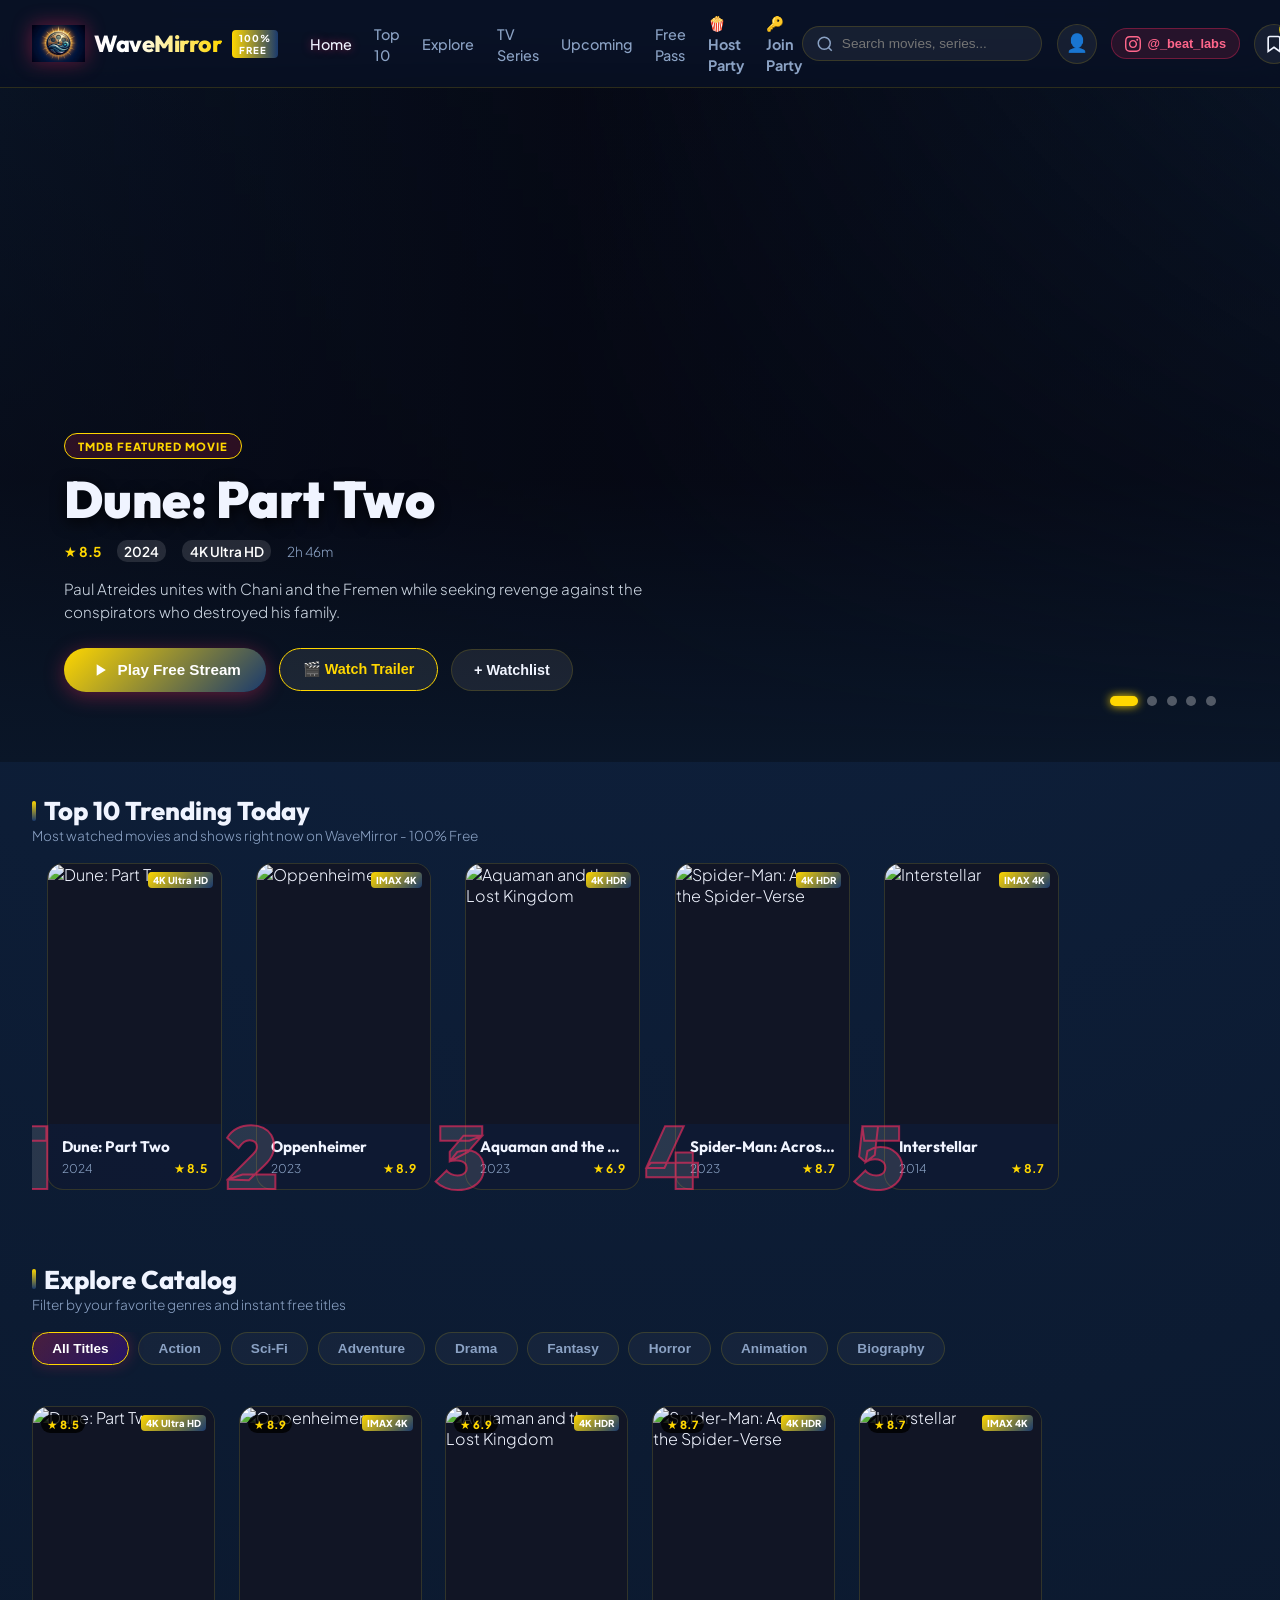
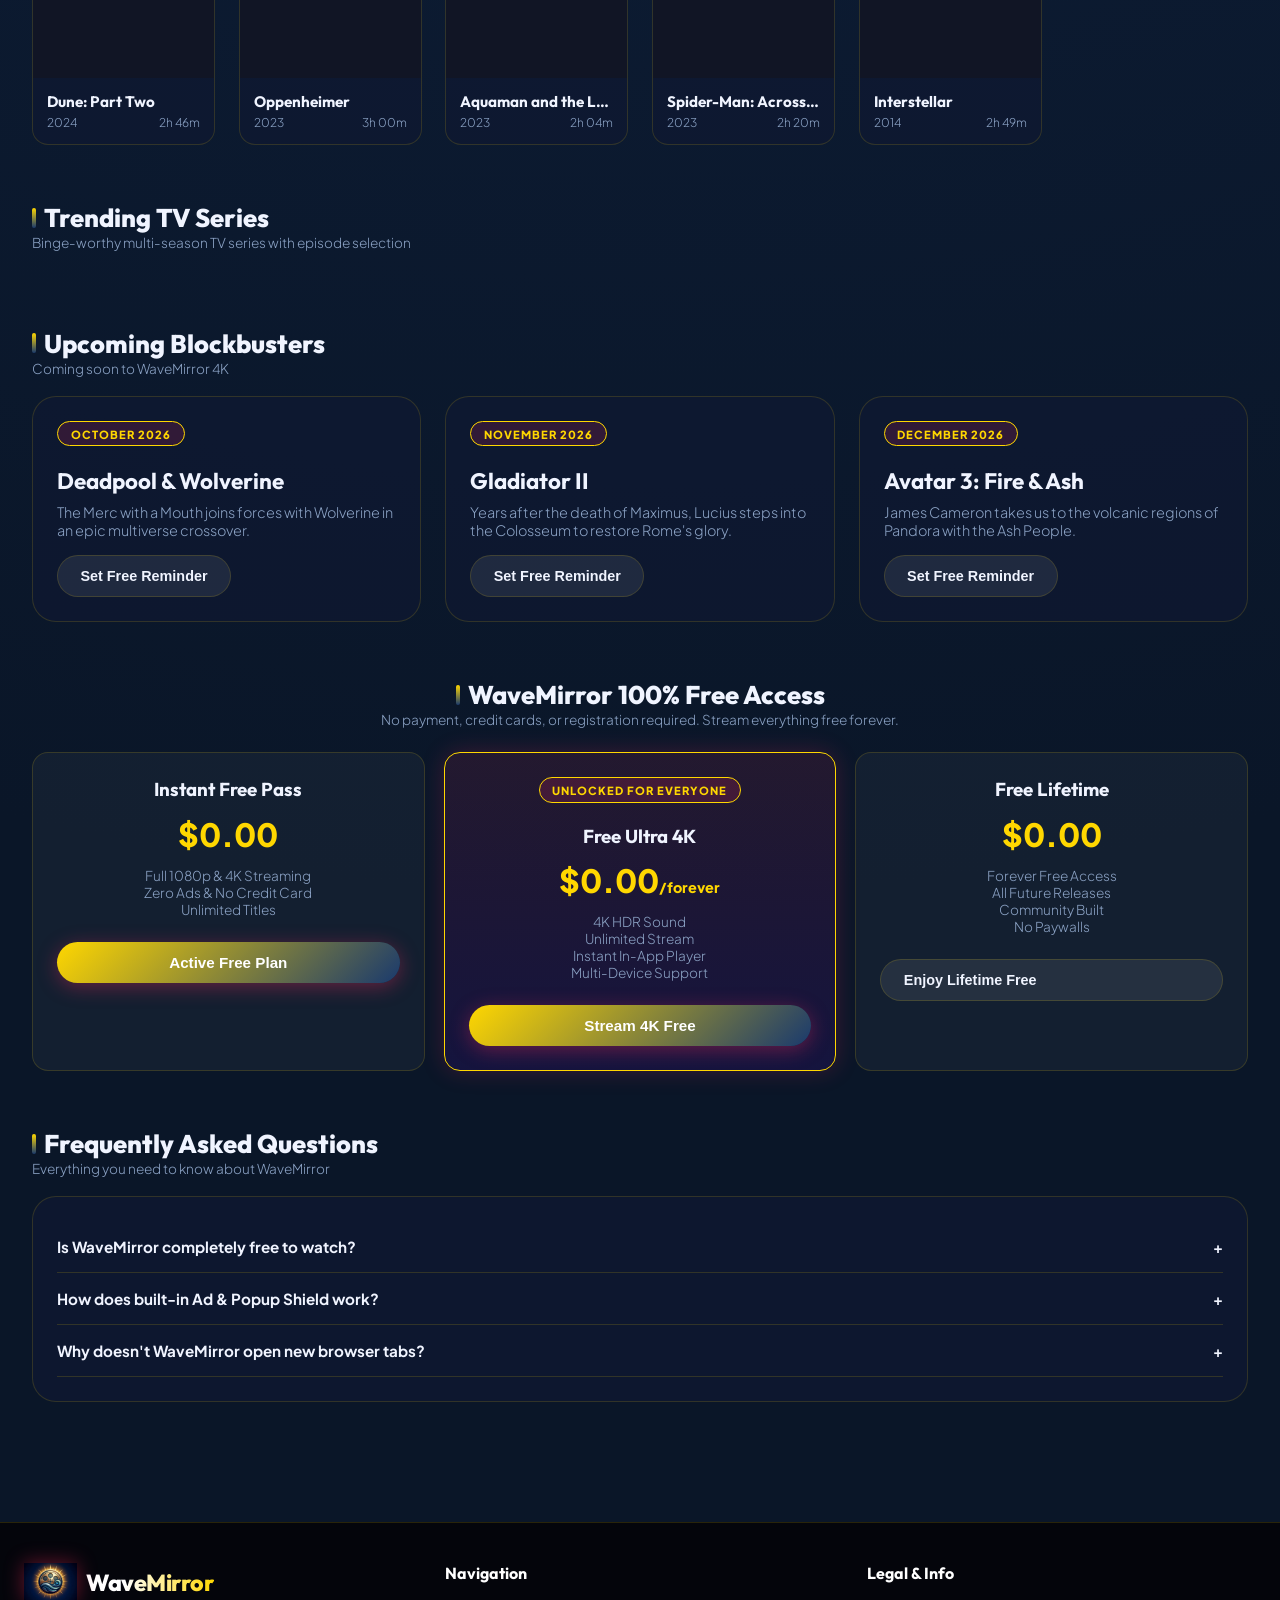
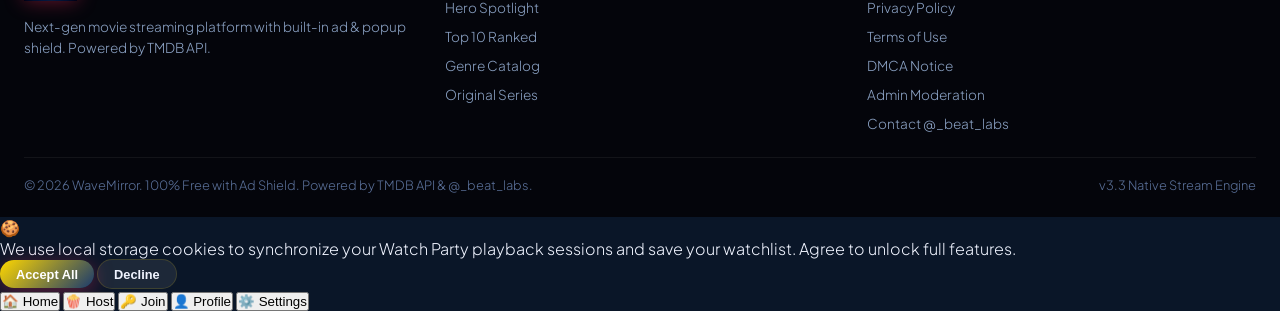
==== commit c8481a91: "added watch party and stuff" ====
--- a/index.html
+++ b/index.html
@@ -6,6 +6,23 @@
     <title>WaveMirror | Free Cinema & Series Streaming</title>
     <meta name="description" content="WaveMirror - Stream top trending movies, 4K HDR series, original blockbusters, and live trailers 100% free with built-in popup & ad shield. Powered by TMDB API.">
     <link rel="stylesheet" href="styles.css">
+    
+    <!-- Favicon -->
+    <link rel="icon" type="image/png" href="9dff5f12-e1c4-4575-81f4-5184844ca983.png">
+
+    <!-- Open Graph / Facebook -->
+    <meta property="og:type" content="website">
+    <meta property="og:url" content="https://wavemirror.me/">
+    <meta property="og:title" content="WaveMirror | Free Cinema & Series Watch Party">
+    <meta property="og:description" content="Watch movies and series in perfect sync with friends. Free P2P watch party engine with voice/chat controls and ad shield.">
+    <meta property="og:image" content="https://wavemirror.me/9dff5f12-e1c4-4575-81f4-5184844ca983.png">
+
+    <!-- Twitter -->
+    <meta property="twitter:card" content="summary_large_image">
+    <meta property="twitter:url" content="https://wavemirror.me/">
+    <meta property="twitter:title" content="WaveMirror | Free Cinema & Series Watch Party">
+    <meta property="twitter:description" content="Watch movies and series in perfect sync with friends. Free P2P watch party engine with voice/chat controls and ad shield.">
+    <meta property="twitter:image" content="https://wavemirror.me/9dff5f12-e1c4-4575-81f4-5184844ca983.png">
 </head>
 <body>
     <!-- Global Loader -->
@@ -256,6 +273,15 @@
                         </div>
                         <iframe class="party-iframe" id="partyIframe" allow="accelerometer; autoplay; clipboard-write; encrypted-media; gyroscope; picture-in-picture; web-share" allowfullscreen></iframe>
                         <video class="party-video hidden" id="partyVideo" controls style="display: none; width: 100%; height: calc(100% - 40px); background: #000; border: none;"></video>
+                        
+                        <!-- Guest Local File Selector Overlay Prompt -->
+                        <div id="localFilePrompt" class="hidden" style="display: none; position: absolute; inset: 0; background: rgba(5, 10, 20, 0.95); z-index: 100; flex-direction: column; align-items: center; justify-content: center; gap: 1rem; padding: 2rem; text-align: center;">
+                            <span style="font-size: 2.5rem; animation: pulse 2s infinite;">📁</span>
+                            <h3 style="color: #fff; font-size: 1.15rem; margin: 0; font-family: var(--font-heading); font-weight: 600;">Syncing Local Video File</h3>
+                            <p style="color: var(--text-muted); font-size: 0.85rem; max-width: 420px; margin: 0; line-height: 1.5;" id="localFilePromptText">Host is playing a local file. Select your local copy of this file to watch together in perfect synchronization.</p>
+                            <button class="btn-primary" style="padding: 0.55rem 1.2rem; font-size: 0.85rem;" onclick="document.getElementById('guestLocalFileInput').click()">Select Local Copy</button>
+                            <input type="file" id="guestLocalFileInput" accept="video/*" style="display: none;" onchange="handleGuestLocalFileSelect(this)">
+                        </div>
                     </div>
                     
                     <!-- TV Series Selectors for Party -->
@@ -285,10 +311,13 @@
                         </div>
                     </div>
                     
-                    <!-- Custom Link Loader Panel -->
-                    <div id="partyCustomUrlPanel" class="hidden" style="display: none; gap: 1rem; align-items: center; margin-top: 1rem; background: rgba(255, 255, 255, 0.05); padding: 0.8rem; border-radius: var(--radius-sm); border: 1px solid var(--border-glass);">
-                        <input type="text" id="partyCustomUrlInput" placeholder="Paste direct video URL (.mp4, .m3u8, etc.)" style="flex: 1; padding: 0.55rem 1rem; background: rgba(0,0,0,0.3); border: 1px solid var(--border-glass); border-radius: var(--radius-sm); color: #fff; font-size: 0.85rem; outline: none;">
+                    <!-- Custom Link & Local File Loader Panel -->
+                    <div id="partyCustomUrlPanel" class="hidden" style="display: none; gap: 1rem; align-items: center; margin-top: 1rem; background: rgba(255, 255, 255, 0.05); padding: 0.8rem; border-radius: var(--radius-sm); border: 1px solid var(--border-glass); flex-wrap: wrap;">
+                        <input type="text" id="partyCustomUrlInput" placeholder="Paste YouTube link or direct video URL (.mp4, .m3u8, etc.)" style="flex: 1; min-width: 200px; padding: 0.55rem 1rem; background: rgba(0,0,0,0.3); border: 1px solid var(--border-glass); border-radius: var(--radius-sm); color: #fff; font-size: 0.85rem; outline: none;">
                         <button class="btn-primary" style="padding: 0.55rem 1rem; font-size: 0.85rem;" onclick="loadCustomVideoUrl(true)">Load Link</button>
+                        <span style="color: var(--text-muted); font-size: 0.85rem;">or</span>
+                        <button class="btn-secondary" style="padding: 0.55rem 1rem; font-size: 0.85rem; border-color: var(--primary-gold); color: var(--primary-gold);" onclick="document.getElementById('partyLocalFileInput').click()">📁 Select Local File</button>
+                        <input type="file" id="partyLocalFileInput" accept="video/*" style="display: none;" onchange="handleLocalFileSelect(this)">
                     </div>
                     
                     <!-- Interactive Inline Catalog Browser -->
@@ -651,11 +680,11 @@
                 <!-- Accent Color Picker -->
                 <div>
                     <label style="font-size: 0.85rem; color: var(--text-muted); display: block; margin-bottom: 0.6rem; font-weight: 500;">UI Accent Color</label>
-                    <div style="display: flex; gap: 0.8rem; justify-content: center;">
-                        <button class="settings-accent-opt active" style="background-color: #FFD700; width: 26px; height: 26px; border-radius: 50%; border: 2px solid transparent; cursor: pointer;" onclick="setGlobalAccent('#FFD700')"></button>
-                        <button class="settings-accent-opt" style="background-color: #ff3366; width: 26px; height: 26px; border-radius: 50%; border: 2px solid transparent; cursor: pointer;" onclick="setGlobalAccent('#ff3366')"></button>
-                        <button class="settings-accent-opt" style="background-color: #00f2fe; width: 26px; height: 26px; border-radius: 50%; border: 2px solid transparent; cursor: pointer;" onclick="setGlobalAccent('#00f2fe')"></button>
-                        <button class="settings-accent-opt" style="background-color: #00e676; width: 26px; height: 26px; border-radius: 50%; border: 2px solid transparent; cursor: pointer;" onclick="setGlobalAccent('#00e676')"></button>
+                    <div style="display: flex; gap: 1rem; justify-content: center;">
+                        <button class="settings-accent-opt active" style="background-color: #FFD700;" onclick="setGlobalAccent('#FFD700')"></button>
+                        <button class="settings-accent-opt" style="background-color: #ff3366;" onclick="setGlobalAccent('#ff3366')"></button>
+                        <button class="settings-accent-opt" style="background-color: #00f2fe;" onclick="setGlobalAccent('#00f2fe')"></button>
+                        <button class="settings-accent-opt" style="background-color: #00e676;" onclick="setGlobalAccent('#00e676')"></button>
                     </div>
                 </div>
 
@@ -726,6 +755,30 @@
         </div>
     </div>
 
+    <!-- Mobile Bottom Navigation Bar -->
+    <div class="mobile-bottom-nav">
+        <button class="mobile-nav-item" onclick="window.scrollTo({top: 0, behavior: 'smooth'})">
+            <span>🏠</span>
+            <label>Home</label>
+        </button>
+        <button class="mobile-nav-item" onclick="showWatchPartyCreateUI()">
+            <span>🍿</span>
+            <label>Host</label>
+        </button>
+        <button class="mobile-nav-item" onclick="openJoinPartyModal()">
+            <span>🔑</span>
+            <label>Join</label>
+        </button>
+        <button class="mobile-nav-item" onclick="openProfileModal()">
+            <span>👤</span>
+            <label>Profile</label>
+        </button>
+        <button class="mobile-nav-item" onclick="openAppSettingsModal()">
+            <span>⚙️</span>
+            <label>Settings</label>
+        </button>
+    </div>
+
     <script src="https://unpkg.com/peerjs@1.5.4/dist/peerjs.min.js"></script>
     <script src="data.js"></script>
     <script src="app.js"></script>
--- a/styles.css
+++ b/styles.css
@@ -1677,12 +1677,126 @@
 
 /* Settings accent option circles */
 .settings-accent-opt {
-    transition: transform 0.2s ease, border-color 0.2s ease;
+    width: 32px;
+    height: 32px;
+    border-radius: 50%;
+    border: 2px solid transparent;
+    cursor: pointer;
+    transition: transform 0.2s ease, border-color 0.2s ease, box-shadow 0.2s ease;
 }
 .settings-accent-opt:hover {
-    transform: scale(1.2);
+    transform: scale(1.15);
 }
 .settings-accent-opt.active {
     border-color: #fff !important;
-    box-shadow: 0 0 8px rgba(255, 255, 255, 0.8);
-}
+    box-shadow: 0 0 10px rgba(255, 255, 255, 0.6);
+}
+
+/* Mobile Bottom Navigation Bar Styling */
+.mobile-bottom-nav {
+    display: none;
+    position: fixed;
+    bottom: 0;
+    left: 0;
+    right: 0;
+    height: 62px;
+    background: rgba(6, 8, 19, 0.94);
+    backdrop-filter: blur(20px);
+    -webkit-backdrop-filter: blur(20px);
+    border-top: 1px solid rgba(255, 215, 0, 0.25);
+    z-index: 999;
+    align-items: center;
+    justify-content: space-around;
+    padding-bottom: env(safe-area-inset-bottom);
+    box-shadow: 0 -8px 24px rgba(0, 0, 0, 0.6);
+}
+
+.mobile-nav-item {
+    background: none;
+    border: none;
+    outline: none;
+    display: flex;
+    flex-direction: column;
+    align-items: center;
+    justify-content: center;
+    gap: 3px;
+    color: var(--text-muted);
+    cursor: pointer;
+    padding: 6px 12px;
+    flex: 1;
+    min-height: 48px; /* Large touch target */
+}
+
+.mobile-nav-item span {
+    font-size: 1.3rem;
+    transition: transform 0.2s ease;
+}
+
+.mobile-nav-item label {
+    font-size: 0.65rem;
+    font-family: var(--font-body);
+    font-weight: 600;
+    color: var(--text-muted);
+    letter-spacing: 0.5px;
+}
+
+.mobile-nav-item:active span {
+    transform: scale(0.85);
+}
+
+@media (max-width: 768px) {
+    .mobile-bottom-nav {
+        display: flex;
+    }
+    body {
+        padding-bottom: 74px; /* Prevent bottom nav from covering content */
+    }
+    
+    /* Increase touch target sizes for all option selection circles on mobile */
+    .color-opt {
+        width: 34px !important;
+        height: 34px !important;
+    }
+    .theme-opt {
+        width: 34px !important;
+        height: 34px !important;
+    }
+    .settings-accent-opt {
+        width: 36px !important;
+        height: 36px !important;
+    }
+    
+    /* Increase close button target on mobile modal overlays */
+    .modal-close-btn {
+        width: 44px;
+        height: 44px;
+        font-size: 2rem;
+        display: flex;
+        align-items: center;
+        justify-content: center;
+    }
+    
+    /* Make detail modal buttons full width and larger touch targets on mobile */
+    #modalWatchlistBtn, #modalWatchPartyBtn {
+        flex: 1;
+        min-width: 140px;
+        text-align: center;
+        justify-content: center;
+        padding: 0.8rem 1rem !important;
+        font-size: 0.85rem !important;
+        min-height: 44px;
+    }
+    
+    /* Expand inline controls and buttons on mobile players */
+    .shield-bar button {
+        padding: 0.55rem 0.9rem !important;
+        font-size: 0.8rem !important;
+        min-height: 38px;
+    }
+    .tv-controls-bar select {
+        padding: 0.55rem 0.8rem !important;
+        font-size: 0.8rem !important;
+        min-height: 38px;
+    }
+}
+
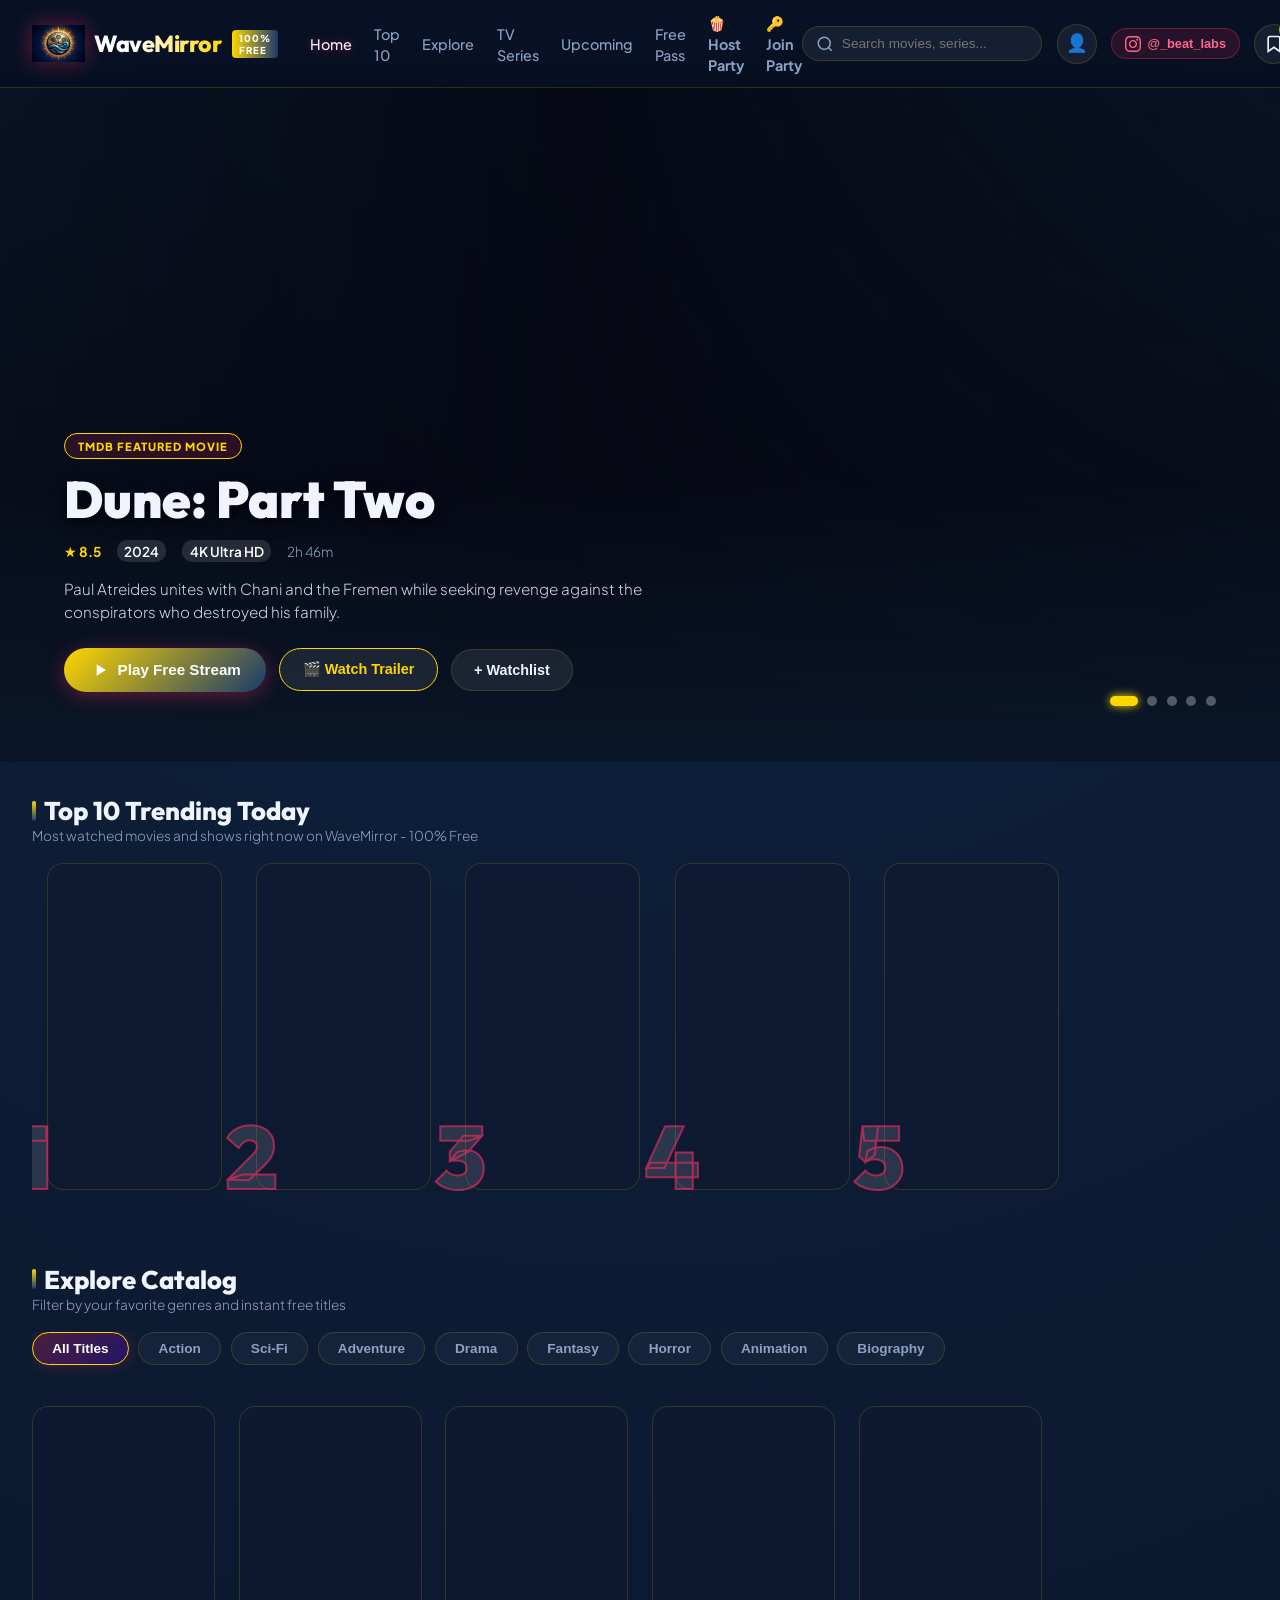
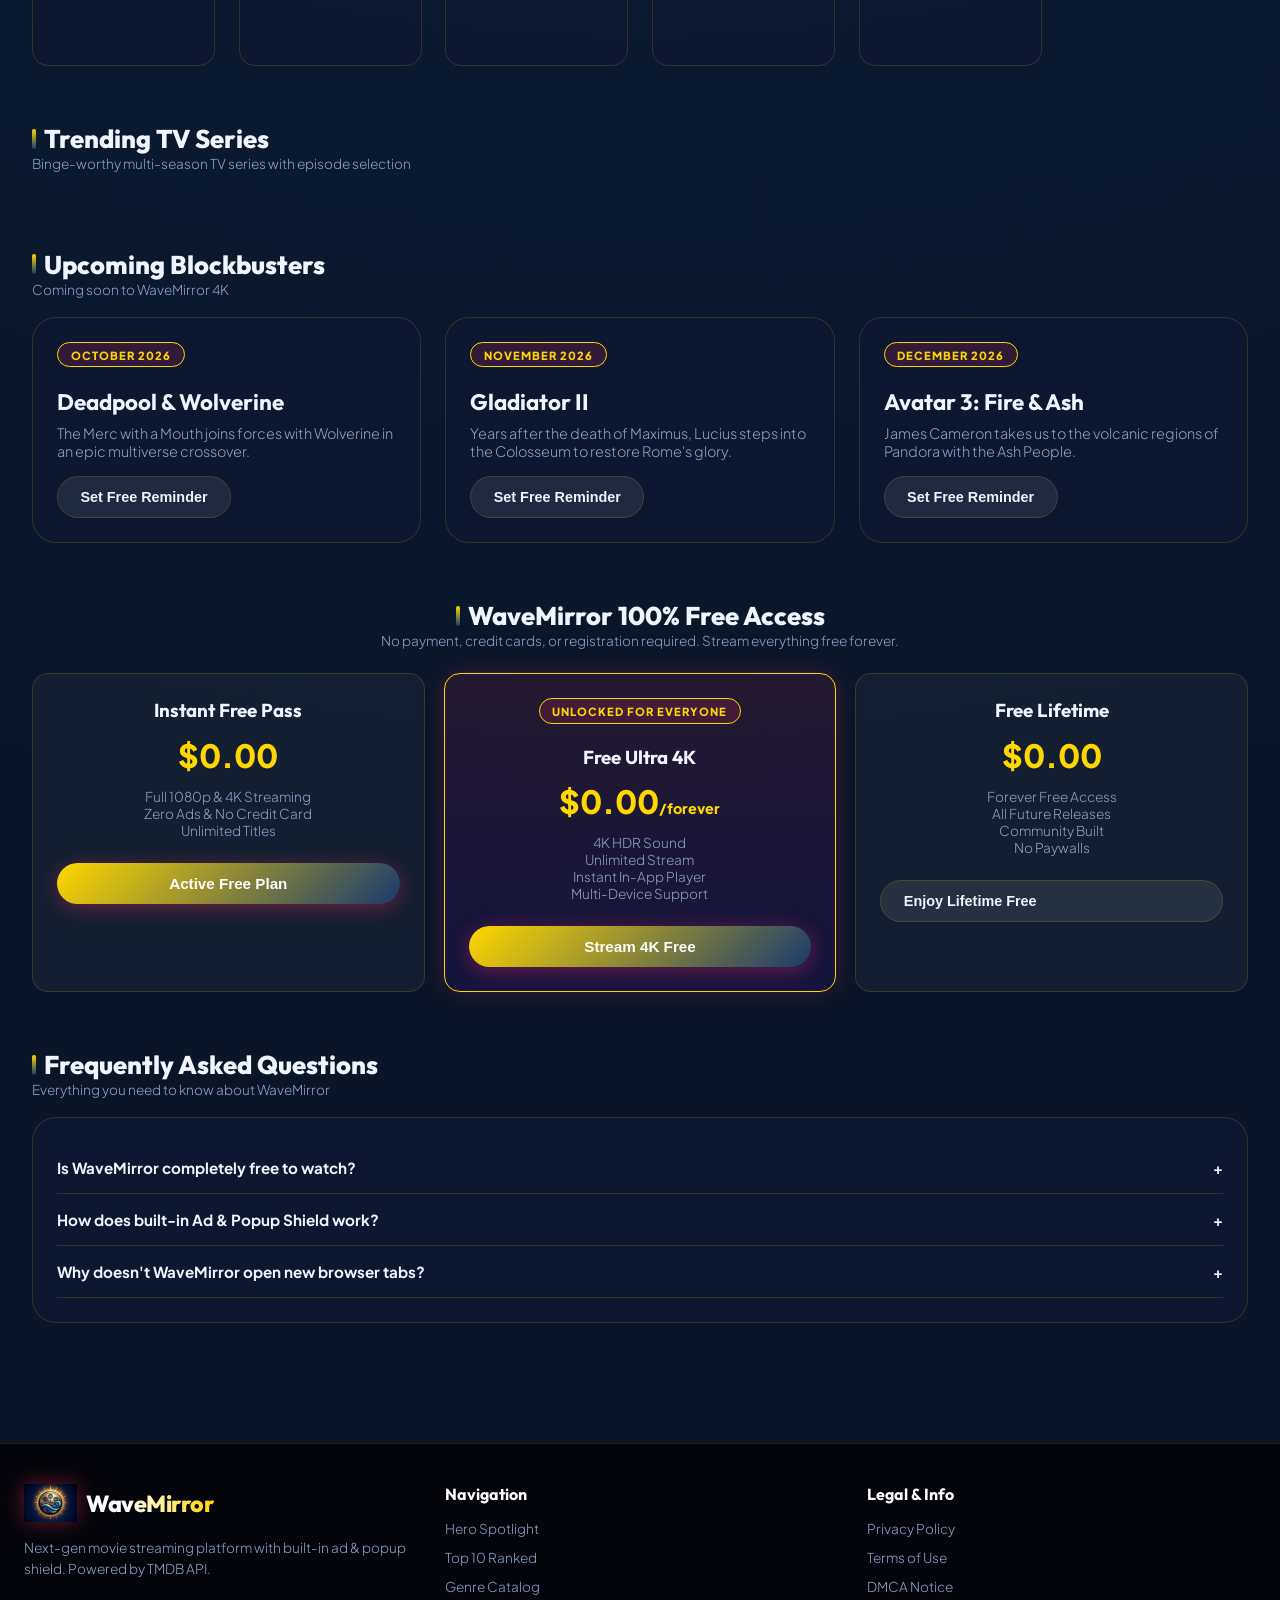
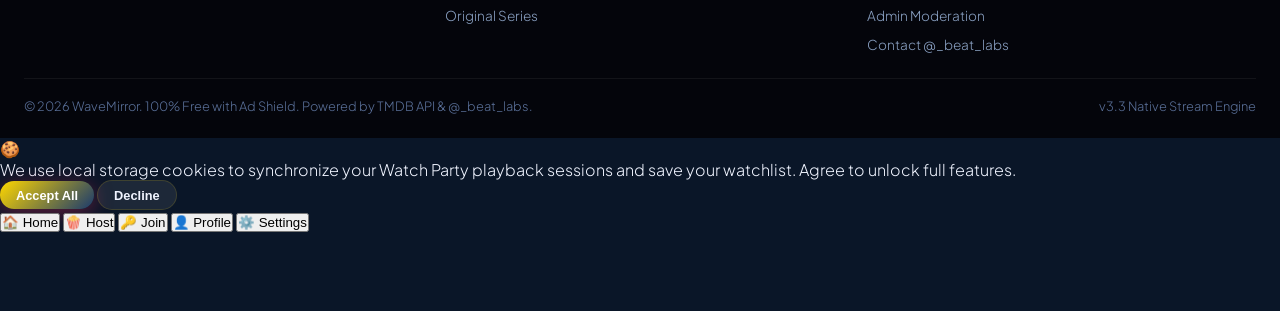
==== commit 68859dc0: "fixed watch party on mobile gng" ====
--- a/index.html
+++ b/index.html
@@ -696,6 +696,15 @@
                         <option value="2">Server 2 (vidsrc.xyz)</option>
                         <option value="3">Server 3 (vidsrc.to)</option>
                         <option value="4">Server 4 (autoembed)</option>
+                    </select>
+                </div>
+
+                <!-- Watch Party Sync Mode -->
+                <div>
+                    <label style="font-size: 0.85rem; color: var(--text-muted); display: block; margin-bottom: 0.4rem; font-weight: 500;">Watch Party Sync Mode</label>
+                    <select id="settingSyncMode" class="select-dropdown" style="width: 100%;" onchange="updateSyncModePref()">
+                        <option value="firebase">☁️ Cloud Database (100% Mobile Compatible)</option>
+                        <option value="webrtc">🌐 P2P WebRTC (Direct Peer-to-Peer)</option>
                     </select>
                 </div>
 
@@ -779,7 +788,9 @@
         </button>
     </div>
 
-    <script src="https://unpkg.com/peerjs@1.5.4/dist/peerjs.min.js"></script>
+    <script src="https://www.gstatic.com/firebasejs/10.8.0/firebase-app-compat.js"></script>
+    <script src="https://www.gstatic.com/firebasejs/10.8.0/firebase-database-compat.js"></script>
+    <script src="https://cdnjs.cloudflare.com/ajax/libs/peerjs/1.4.7/peerjs.min.js"></script>
     <script src="data.js"></script>
     <script src="app.js"></script>
     <script src="party.js"></script>
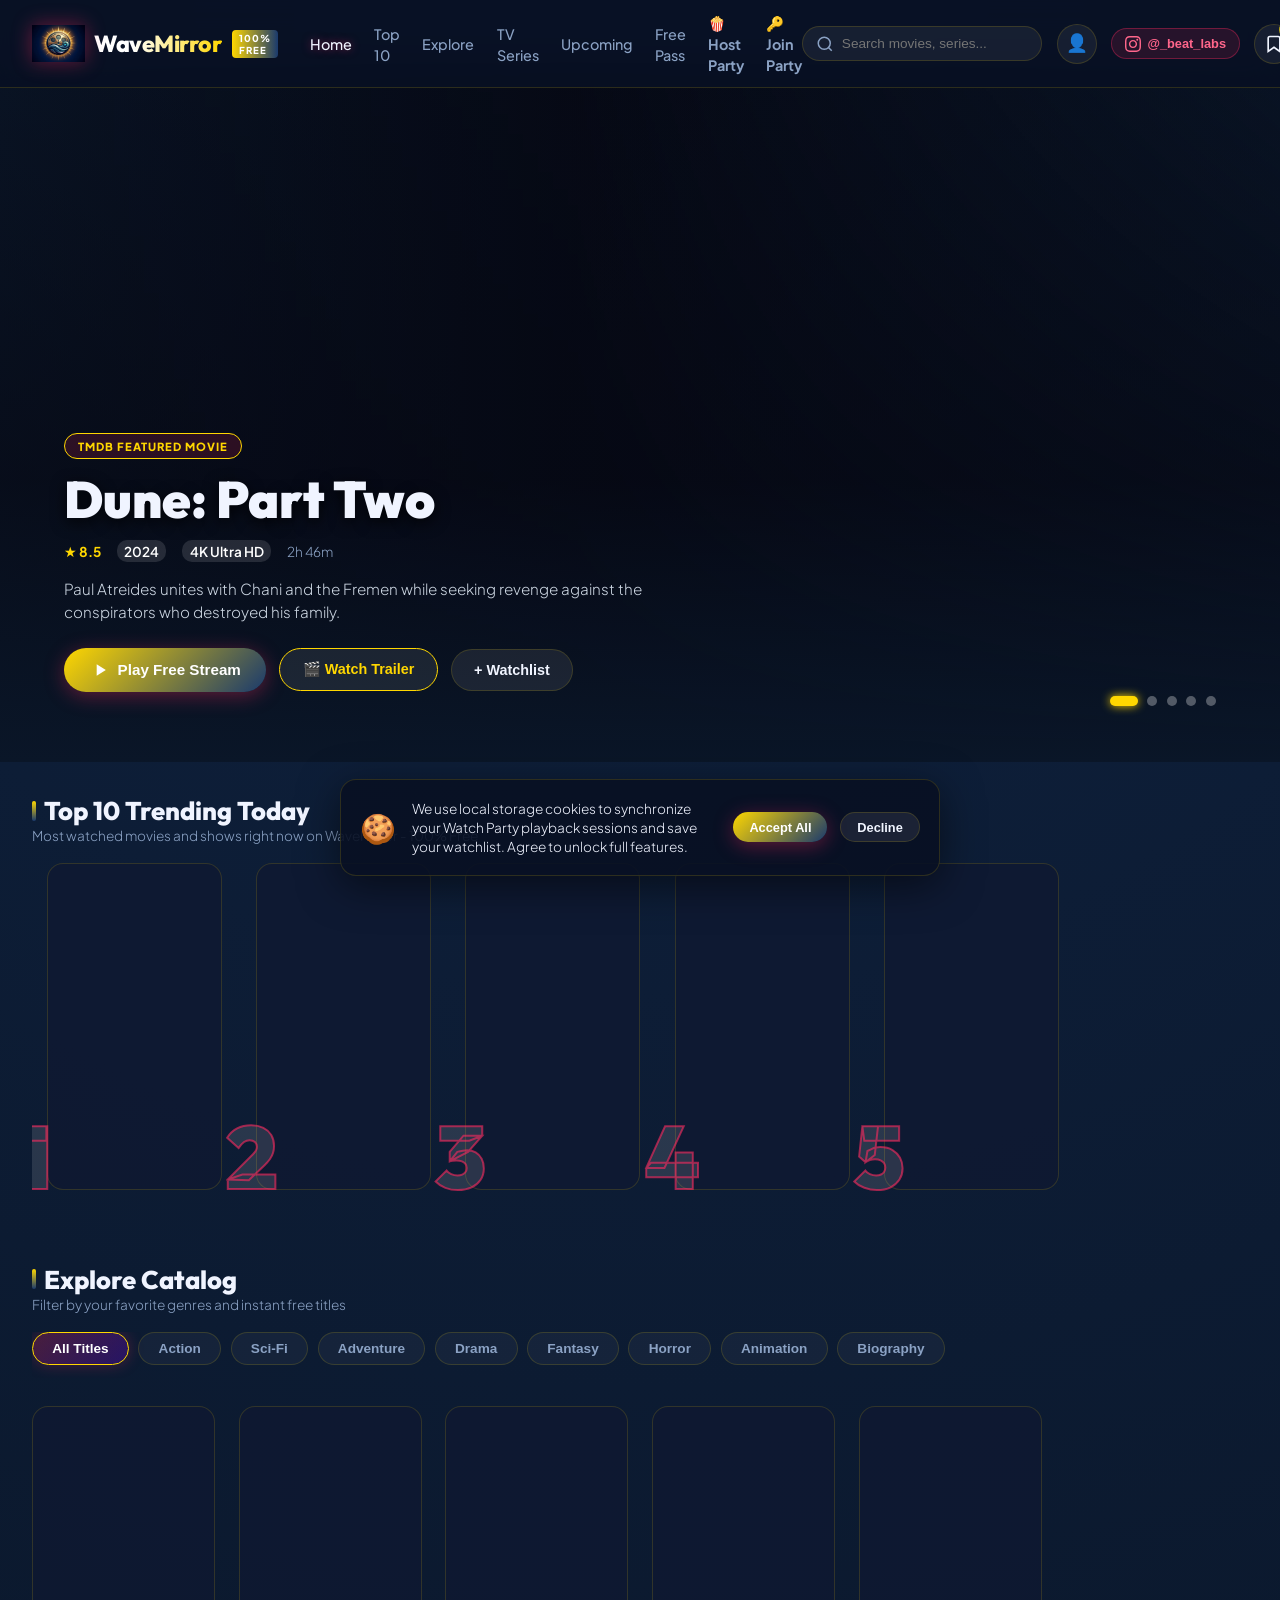
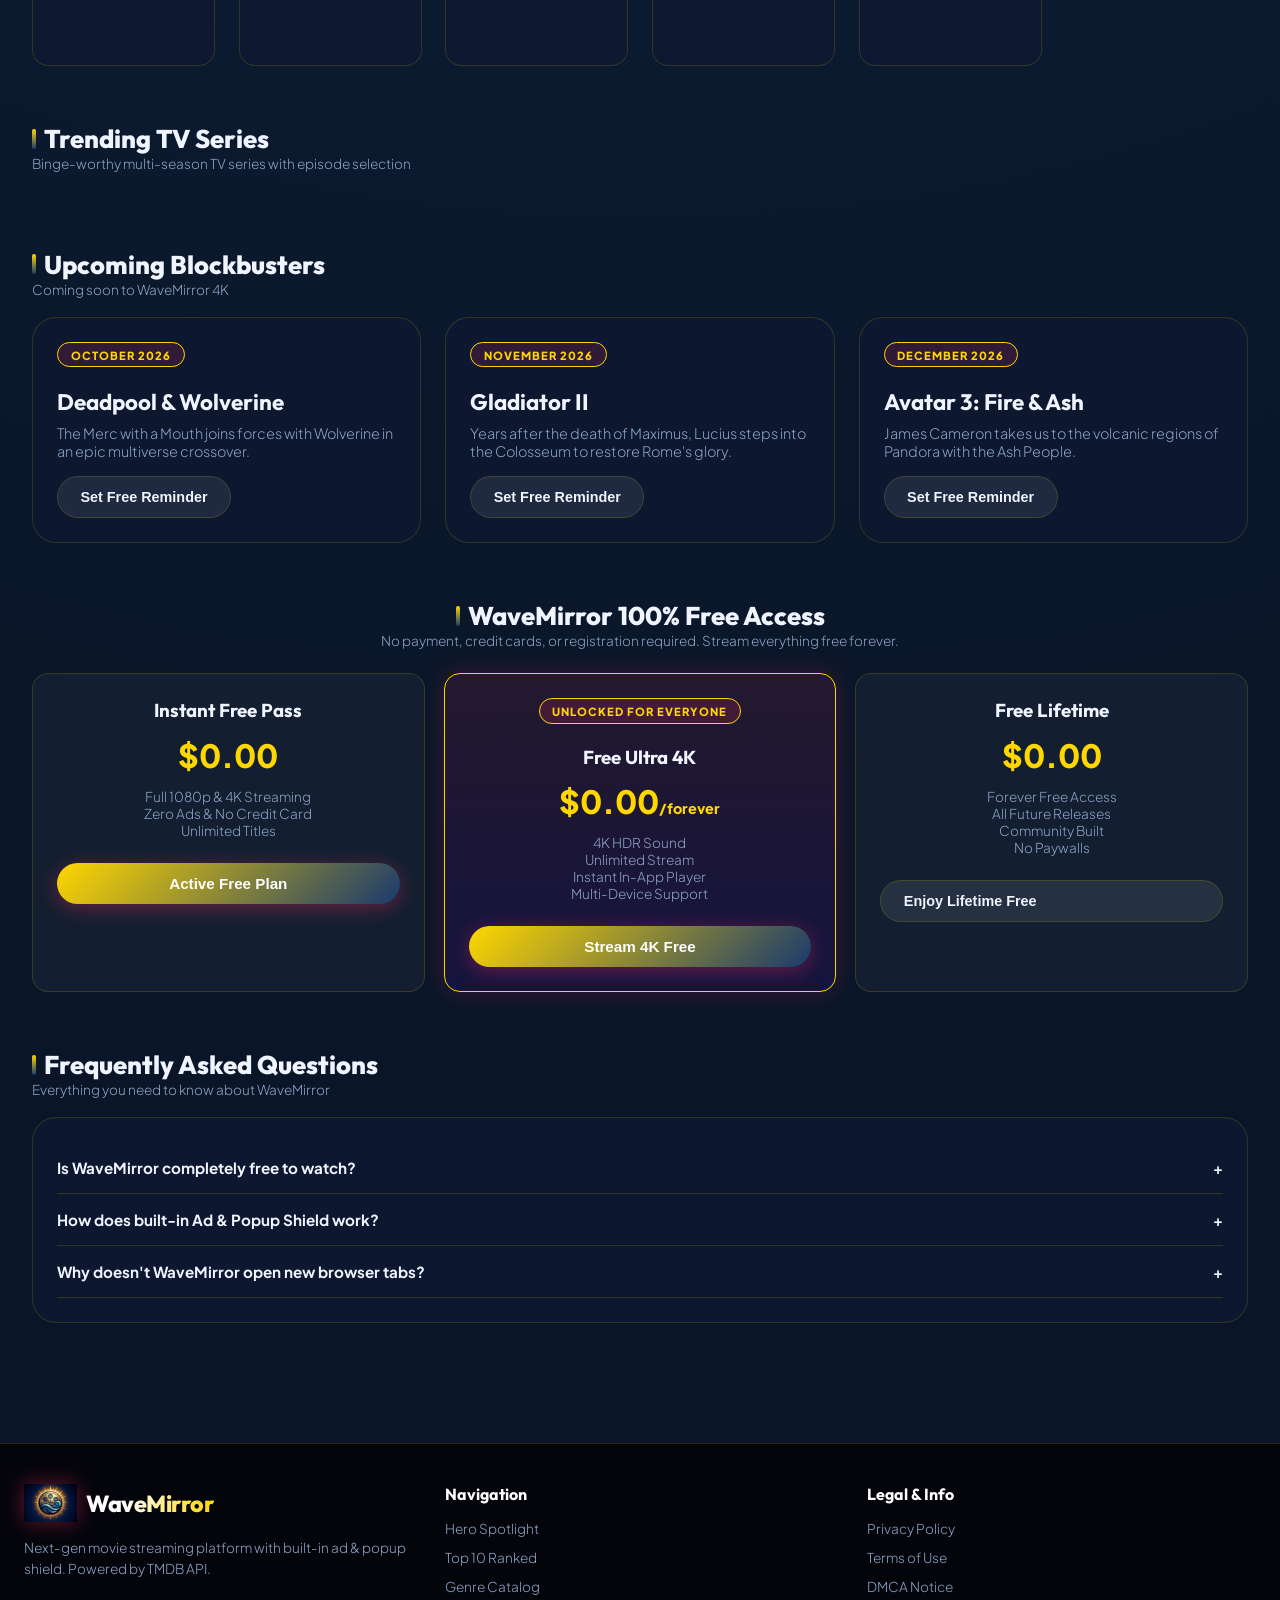
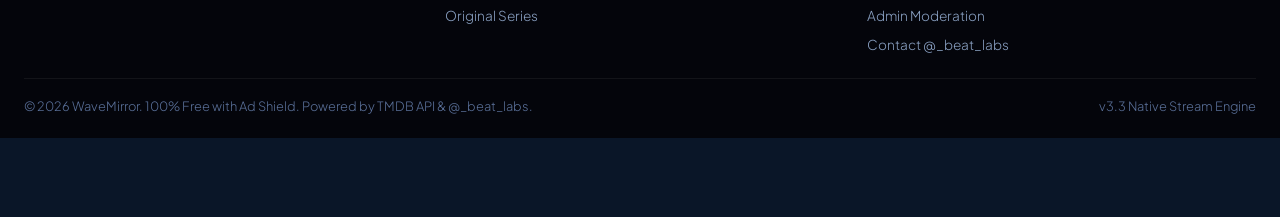
==== commit 7de225df: "fixed watch party" ====
--- a/index.html
+++ b/index.html
@@ -261,6 +261,7 @@
                             <div style="display: flex; align-items: center; gap: 0.5rem; font-size: 0.8rem; color: #FFD700; font-weight: 700;">
                                 <svg width="16" height="16" viewBox="0 0 24 24" fill="none" stroke="currentColor" stroke-width="2"><path d="M12 22s8-4 8-10V5l-8-3-8 3v7c0 6 8 10 8 10z"/></svg>
                                 <span>🛡️ Watch Party Shield Active</span>
+                                <span id="partySyncStatusNotice" style="margin-left: 0.5rem; font-size: 0.72rem; color: #ffab00; font-weight: 500;">(Syncing Media Only)</span>
                             </div>
                             <div style="display: flex; gap: 0.5rem;">
                                 <button class="btn-secondary" style="padding: 0.35rem 0.75rem; font-size: 0.75rem; border-color: #FFD700; background: rgba(0,0,0,0.5);" onclick="closePartyAdOverlay()">
@@ -271,7 +272,7 @@
                                 </button>
                             </div>
                         </div>
-                        <iframe class="party-iframe" id="partyIframe" allow="accelerometer; autoplay; clipboard-write; encrypted-media; gyroscope; picture-in-picture; web-share" allowfullscreen></iframe>
+                        <iframe class="party-iframe" id="partyIframe" sandbox="allow-scripts allow-same-origin allow-forms allow-presentation" allow="accelerometer; autoplay; clipboard-write; encrypted-media; gyroscope; picture-in-picture; web-share" allowfullscreen></iframe>
                         <video class="party-video hidden" id="partyVideo" controls style="display: none; width: 100%; height: calc(100% - 40px); background: #000; border: none;"></video>
                         
                         <!-- Guest Local File Selector Overlay Prompt -->
@@ -299,10 +300,10 @@
                     <!-- Server select under player -->
                     <div class="party-server-bar" style="margin-top: 1rem; display: flex; justify-content: space-between; align-items: center; flex-wrap: wrap; gap: 1rem;">
                         <div class="server-switcher" id="partyServerSwitcher">
-                            <button class="server-btn active" onclick="loadPartyServer(1, this, true)">Server 1 (vidsrc.pm)</button>
+                            <button class="server-btn active" onclick="loadPartyServer(1, this, true)">Server 1 (vidsrc.to)</button>
                             <button class="server-btn" onclick="loadPartyServer(2, this, true)">Server 2 (vidsrc.xyz)</button>
-                            <button class="server-btn" onclick="loadPartyServer(3, this, true)">Server 3 (vidsrc.to)</button>
-                            <button class="server-btn" onclick="loadPartyServer(4, this, true)">Server 4 (autoembed)</button>
+                            <button class="server-btn" onclick="loadPartyServer(3, this, true)">Server 3 (vidsrc.cc)</button>
+                            <button class="server-btn" onclick="loadPartyServer(4, this, true)">Server 4 (autoembed.cc)</button>
                             <button class="server-btn" onclick="loadPartyServer(5, this, true)">⚡ Custom URL (HTML5 Sync)</button>
                         </div>
                         <div style="display: flex; gap: 0.6rem; align-items: center;">
@@ -446,7 +447,7 @@
 
             <div class="player-wrapper" id="playerWrapper">
                 <!-- Unrestricted iframe playback allowing vidsrc stream engine to load natively -->
-                <iframe class="player-iframe" id="playerIframe" allow="accelerometer; autoplay; clipboard-write; encrypted-media; gyroscope; picture-in-picture; web-share" allowfullscreen></iframe>
+                <iframe class="player-iframe" id="playerIframe" sandbox="allow-scripts allow-same-origin allow-forms allow-presentation" allow="accelerometer; autoplay; clipboard-write; encrypted-media; gyroscope; picture-in-picture; web-share" allowfullscreen></iframe>
             </div>
 
             <div class="modal-details">
@@ -692,10 +693,10 @@
                 <div>
                     <label style="font-size: 0.85rem; color: var(--text-muted); display: block; margin-bottom: 0.4rem; font-weight: 500;">Preferred Stream Server</label>
                     <select id="settingPreferredServer" class="select-dropdown" style="width: 100%;" onchange="updateDefaultServerPref()">
-                        <option value="1">Server 1 (vidsrc.pm)</option>
+                        <option value="1">Server 1 (vidsrc.to)</option>
                         <option value="2">Server 2 (vidsrc.xyz)</option>
-                        <option value="3">Server 3 (vidsrc.to)</option>
-                        <option value="4">Server 4 (autoembed)</option>
+                        <option value="3">Server 3 (vidsrc.cc)</option>
+                        <option value="4">Server 4 (autoembed.cc)</option>
                     </select>
                 </div>
 
--- a/styles.css
+++ b/styles.css
@@ -1352,14 +1352,14 @@
     cursor: pointer;
     transition: var(--transition);
 }
-.color-opt:hover, .color-opt.active {
-    transform: scale(1.1);
-    border-color: #fff;
-}
-
-@media (max-width: 992px) {
-    .party-container {
-        flex-direction: column;
+}
+
+.party-card-box {
+    background: rgba(10, 22, 40, 0.5); /* Semi-transparent */
+    border: 1px solid rgba(255, 255, 255, 0.04);
+    border-radius: var(--radius-md);
+    padding: 1.2rem;
+    display: flex;
     flex-direction: column;
     backdrop-filter: blur(10px);
 }
@@ -1555,6 +1555,201 @@
 @media (max-width: 992px) {
     .party-container {
         flex-direction: column;
+        backdrop-filter: blur(10px);
+    }
+}
+
+.member-list-container {
+    display: flex;
+    flex-direction: column;
+    gap: 0.5rem;
+    max-height: 160px;
+    overflow-y: auto;
+}
+
+.member-card {
+    display: flex;
+    align-items: center;
+    justify-content: space-between;
+    padding: 0.4rem 0.6rem;
+    background: rgba(255, 255, 255, 0.01);
+    border-radius: 6px;
+}
+
+.member-avatar {
+    width: 28px;
+    height: 28px;
+    border-radius: 50%;
+    display: flex;
+    align-items: center;
+    justify-content: center;
+    font-size: 0.95rem;
+    color: #fff;
+}
+
+.member-name {
+    font-size: 0.8rem;
+    font-weight: 500;
+    color: #fff;
+}
+
+.member-badge {
+    font-size: 0.6rem;
+    font-weight: 500;
+    padding: 2px 5px;
+    border-radius: 3px;
+    text-transform: uppercase;
+}
+
+.member-badge.host {
+    background: rgba(255, 215, 0, 0.15);
+    border: 1px solid rgba(255, 215, 0, 0.3);
+    color: var(--primary-gold);
+}
+
+.member-badge.guest {
+    background: rgba(255, 255, 255, 0.05);
+    color: var(--text-muted);
+}
+
+.voice-status-badge {
+    font-size: 0.7rem;
+    font-weight: 500;
+    padding: 1px 6px;
+    border-radius: var(--radius-full);
+    background: rgba(255,255,255,0.03);
+    color: var(--text-muted);
+}
+.voice-status-badge.active {
+    background: rgba(0, 230, 118, 0.08);
+    color: #00e676;
+    border: 1px solid rgba(0, 230, 118, 0.2);
+}
+
+.voice-controls-row {
+    display: flex;
+    gap: 0.5rem;
+    align-items: center;
+    margin-top: 0.6rem;
+}
+
+.party-chat-box {
+    background: rgba(10, 22, 40, 0.5);
+    border: 1px solid rgba(255, 255, 255, 0.04);
+    border-radius: var(--radius-md);
+    padding: 1.2rem;
+    display: flex;
+    flex-direction: column;
+    height: 380px;
+    backdrop-filter: blur(10px);
+}
+
+.chat-messages-area {
+    flex: 1;
+    overflow-y: auto;
+    padding-right: 0.3rem;
+    display: flex;
+    flex-direction: column;
+    gap: 0.6rem;
+    margin-bottom: 0.6rem;
+}
+
+.chat-message-item {
+    display: flex;
+    gap: 0.5rem;
+    align-items: flex-start;
+}
+
+.chat-message-bubble {
+    background: rgba(255, 255, 255, 0.02);
+    border: 1px solid rgba(255, 255, 255, 0.03);
+    border-radius: 8px;
+    border-top-left-radius: 0;
+    padding: 0.5rem 0.8rem;
+    max-width: 90%;
+}
+
+.chat-message-user {
+    font-size: 0.7rem;
+    font-weight: 500;
+    margin-bottom: 0.1rem;
+    display: block;
+}
+
+.chat-message-text {
+    font-size: 0.8rem;
+    color: var(--text-main);
+    line-height: 1.35;
+    word-break: break-word;
+    font-weight: 300;
+}
+
+.chat-system-message {
+    font-size: 0.7rem;
+    color: var(--text-muted);
+    background: rgba(255, 255, 255, 0.01);
+    border-bottom: 1px solid rgba(255, 255, 255, 0.03);
+    padding: 0.3rem;
+    text-align: center;
+    font-style: italic;
+    width: 100%;
+}
+
+.chat-input-row {
+    display: flex;
+    gap: 0.5rem;
+    border-top: 1px solid rgba(255, 255, 255, 0.04);
+    padding-top: 0.6rem;
+}
+
+.chat-input-row input {
+    flex: 1;
+    background: rgba(0, 0, 0, 0.3);
+    border: 1px solid rgba(255, 255, 255, 0.05);
+    border-radius: var(--radius-sm);
+    padding: 0.5rem 0.8rem;
+    color: #fff;
+    font-size: 0.8rem;
+    outline: none;
+    font-weight: 300;
+    transition: var(--transition);
+}
+
+.chat-input-row input:focus {
+    border-color: rgba(255, 215, 0, 0.3);
+    box-shadow: 0 0 8px rgba(255, 215, 0, 0.1);
+}
+
+.emoji-opt {
+    background: rgba(255, 255, 255, 0.02);
+    border: 1px solid rgba(255, 255, 255, 0.05);
+    font-size: 1.2rem;
+    padding: 0.35rem;
+    border-radius: 6px;
+    cursor: pointer;
+    transition: var(--transition);
+}
+.emoji-opt:hover, .emoji-opt.active {
+    background: rgba(255, 215, 0, 0.1);
+    border-color: rgba(255, 215, 0, 0.3);
+}
+
+.color-opt {
+    width: 26px;
+    height: 26px;
+    border-radius: 50%;
+    border: 2px solid transparent;
+    cursor: pointer;
+    transition: var(--transition);
+}
+.color-opt:hover, .color-opt.active {
+    transform: scale(1.1);
+    border-color: #fff;
+}
+
+@media (max-width: 992px) {
+    .party-container {
+        flex-direction: column;
         padding: 1rem 1rem 3rem;
     }
     .party-theater-section {
@@ -1563,6 +1758,64 @@
     .party-sidebar-section {
         width: 100%;
         min-width: 100%;
+    }
+}
+
+@media (max-width: 768px) {
+    /* Watch Party Container Optimizations on Mobile */
+    .party-container {
+        padding: 0.6rem 0.6rem 5rem !important; /* Save space for bottom menu */
+        gap: 0.8rem !important;
+    }
+    
+    .party-header-bar {
+        flex-direction: column;
+        align-items: flex-start !important;
+        gap: 0.6rem;
+    }
+    
+    .party-code-area {
+        width: 100%;
+        justify-content: space-between;
+    }
+
+    .party-player-wrapper {
+        border-radius: var(--radius-sm);
+        overflow: hidden;
+    }
+
+    .party-chat-box {
+        height: 280px !important; /* Shorter chat box on mobile */
+        padding: 0.8rem !important;
+    }
+    
+    .party-server-bar {
+        flex-direction: column;
+        align-items: stretch !important;
+        gap: 0.8rem !important;
+    }
+    
+    .party-server-bar .server-switcher {
+        display: flex;
+        flex-wrap: wrap;
+        gap: 0.4rem;
+        justify-content: center;
+    }
+    
+    .party-server-bar .server-btn {
+        flex: 1 1 calc(50% - 0.4rem);
+        min-width: 120px;
+        font-size: 0.75rem !important;
+        padding: 0.4rem 0.5rem !important;
+    }
+    
+    .shield-bar {
+        padding: 0.4rem 0.8rem !important;
+        font-size: 0.75rem !important;
+    }
+    
+    #partySyncStatusNotice {
+        font-size: 0.65rem !important;
     }
 }
 
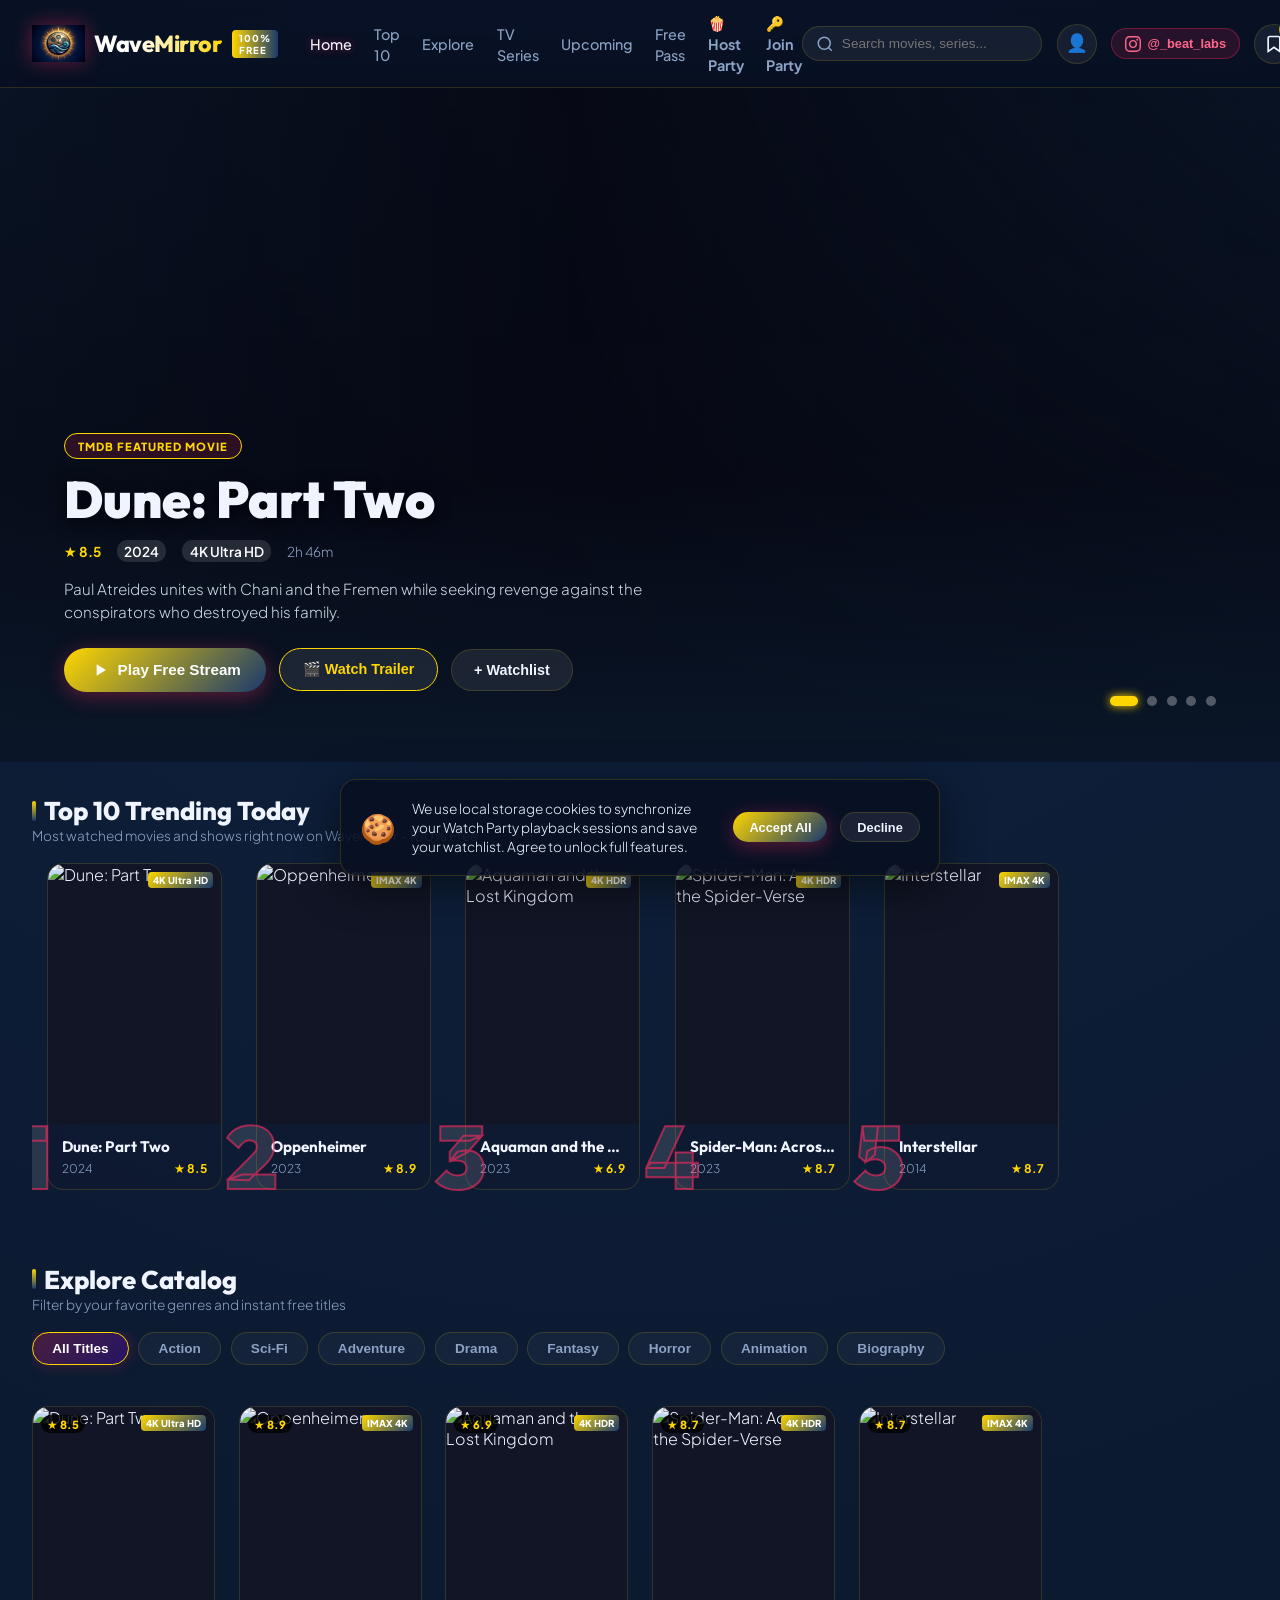
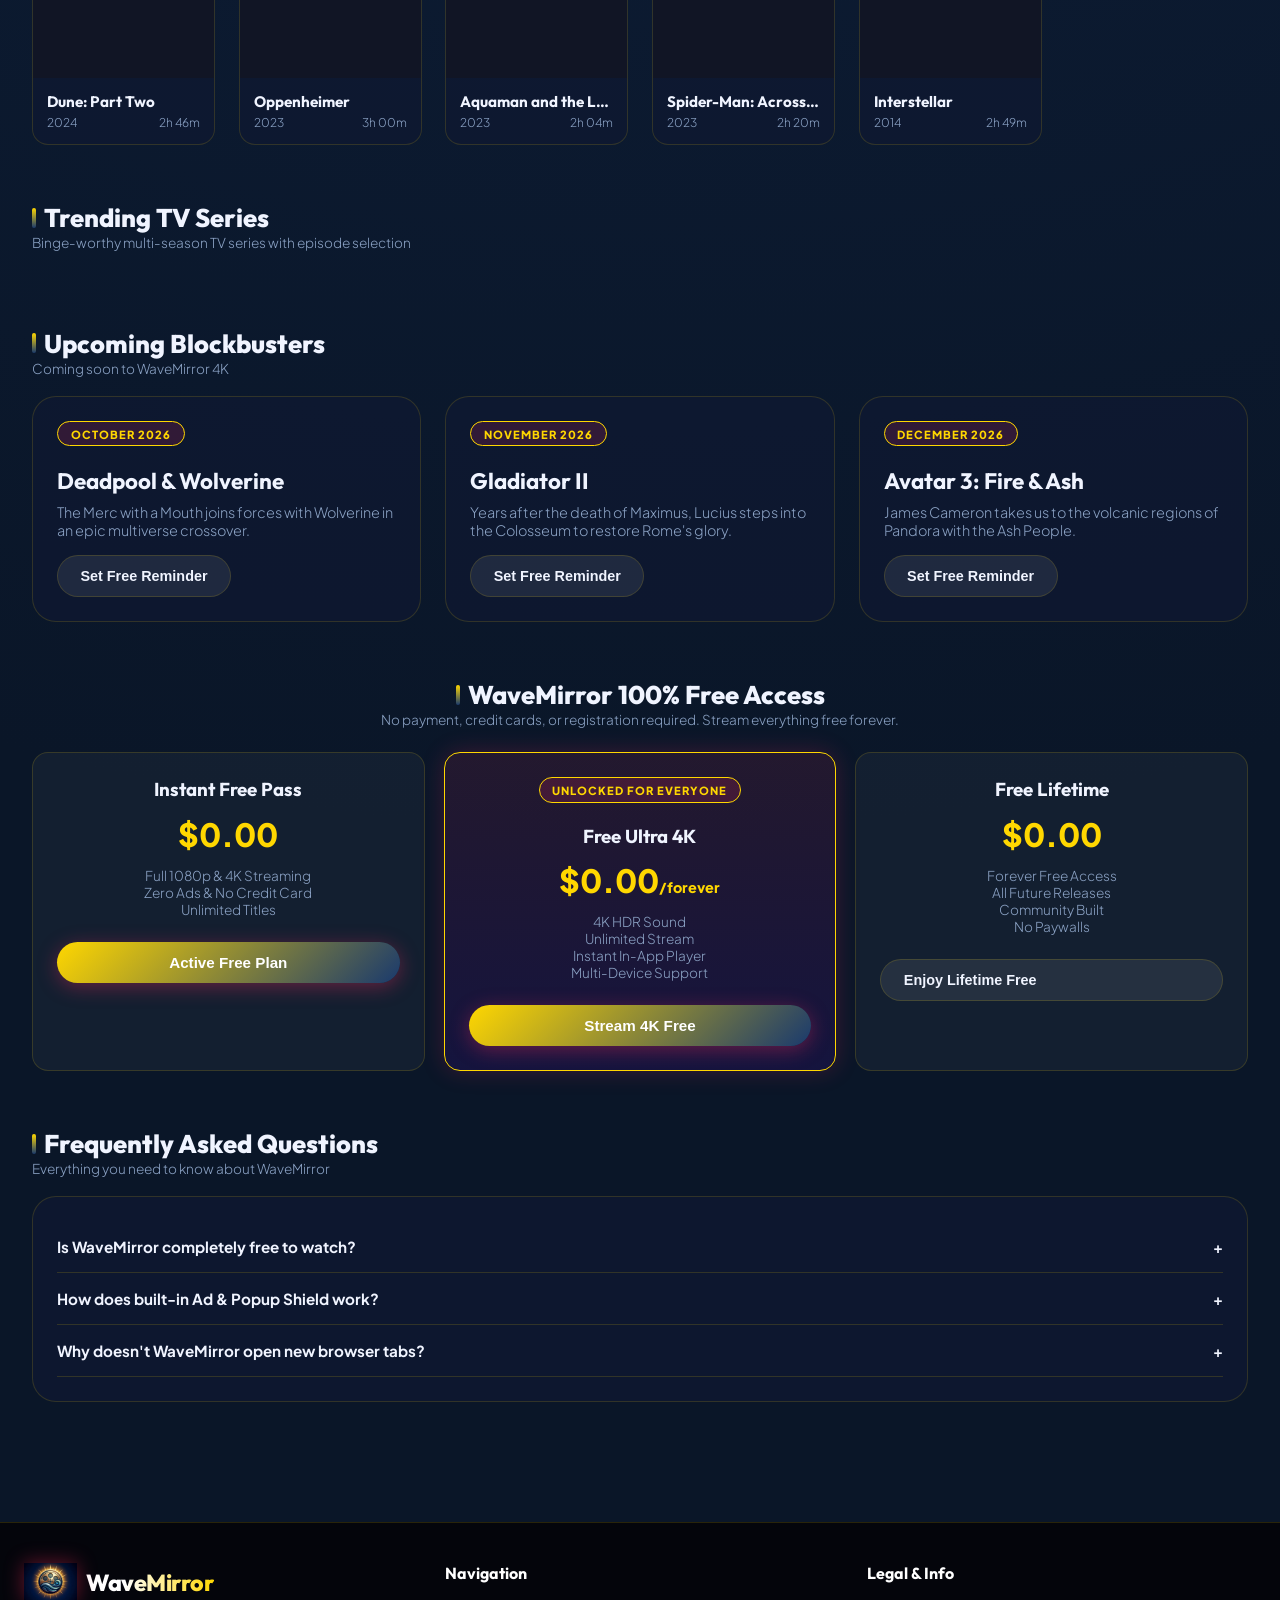
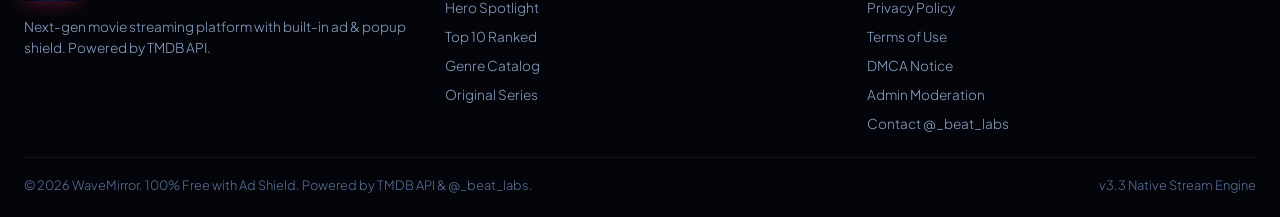
==== commit 30a388d5: "fixed watch party" ====
--- a/index.html
+++ b/index.html
@@ -272,7 +272,7 @@
                                 </button>
                             </div>
                         </div>
-                        <iframe class="party-iframe" id="partyIframe" sandbox="allow-scripts allow-same-origin allow-forms allow-presentation" allow="accelerometer; autoplay; clipboard-write; encrypted-media; gyroscope; picture-in-picture; web-share" allowfullscreen></iframe>
+                        <iframe class="party-iframe" id="partyIframe" allow="accelerometer; autoplay; clipboard-write; encrypted-media; gyroscope; picture-in-picture; web-share" allowfullscreen></iframe>
                         <video class="party-video hidden" id="partyVideo" controls style="display: none; width: 100%; height: calc(100% - 40px); background: #000; border: none;"></video>
                         
                         <!-- Guest Local File Selector Overlay Prompt -->
@@ -447,7 +447,7 @@
 
             <div class="player-wrapper" id="playerWrapper">
                 <!-- Unrestricted iframe playback allowing vidsrc stream engine to load natively -->
-                <iframe class="player-iframe" id="playerIframe" sandbox="allow-scripts allow-same-origin allow-forms allow-presentation" allow="accelerometer; autoplay; clipboard-write; encrypted-media; gyroscope; picture-in-picture; web-share" allowfullscreen></iframe>
+                <iframe class="player-iframe" id="playerIframe" allow="accelerometer; autoplay; clipboard-write; encrypted-media; gyroscope; picture-in-picture; web-share" allowfullscreen></iframe>
             </div>
 
             <div class="modal-details">
